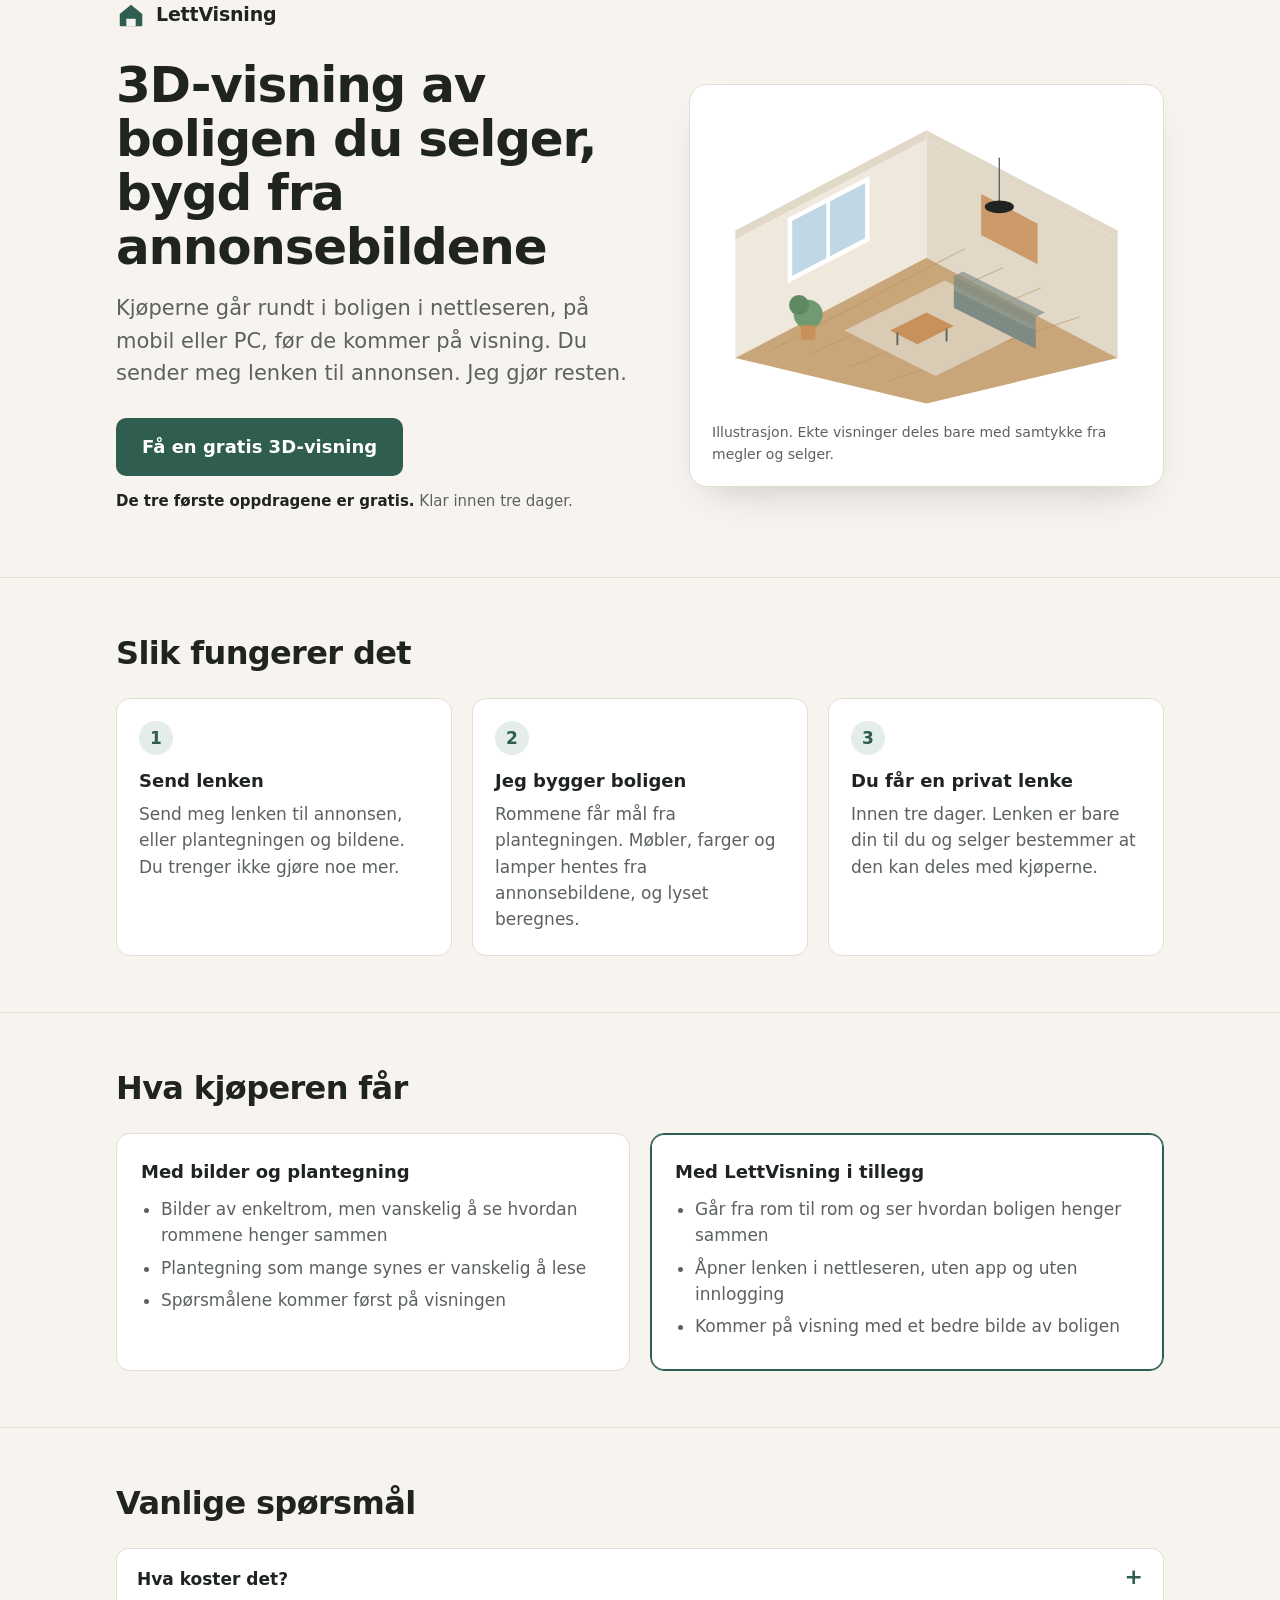
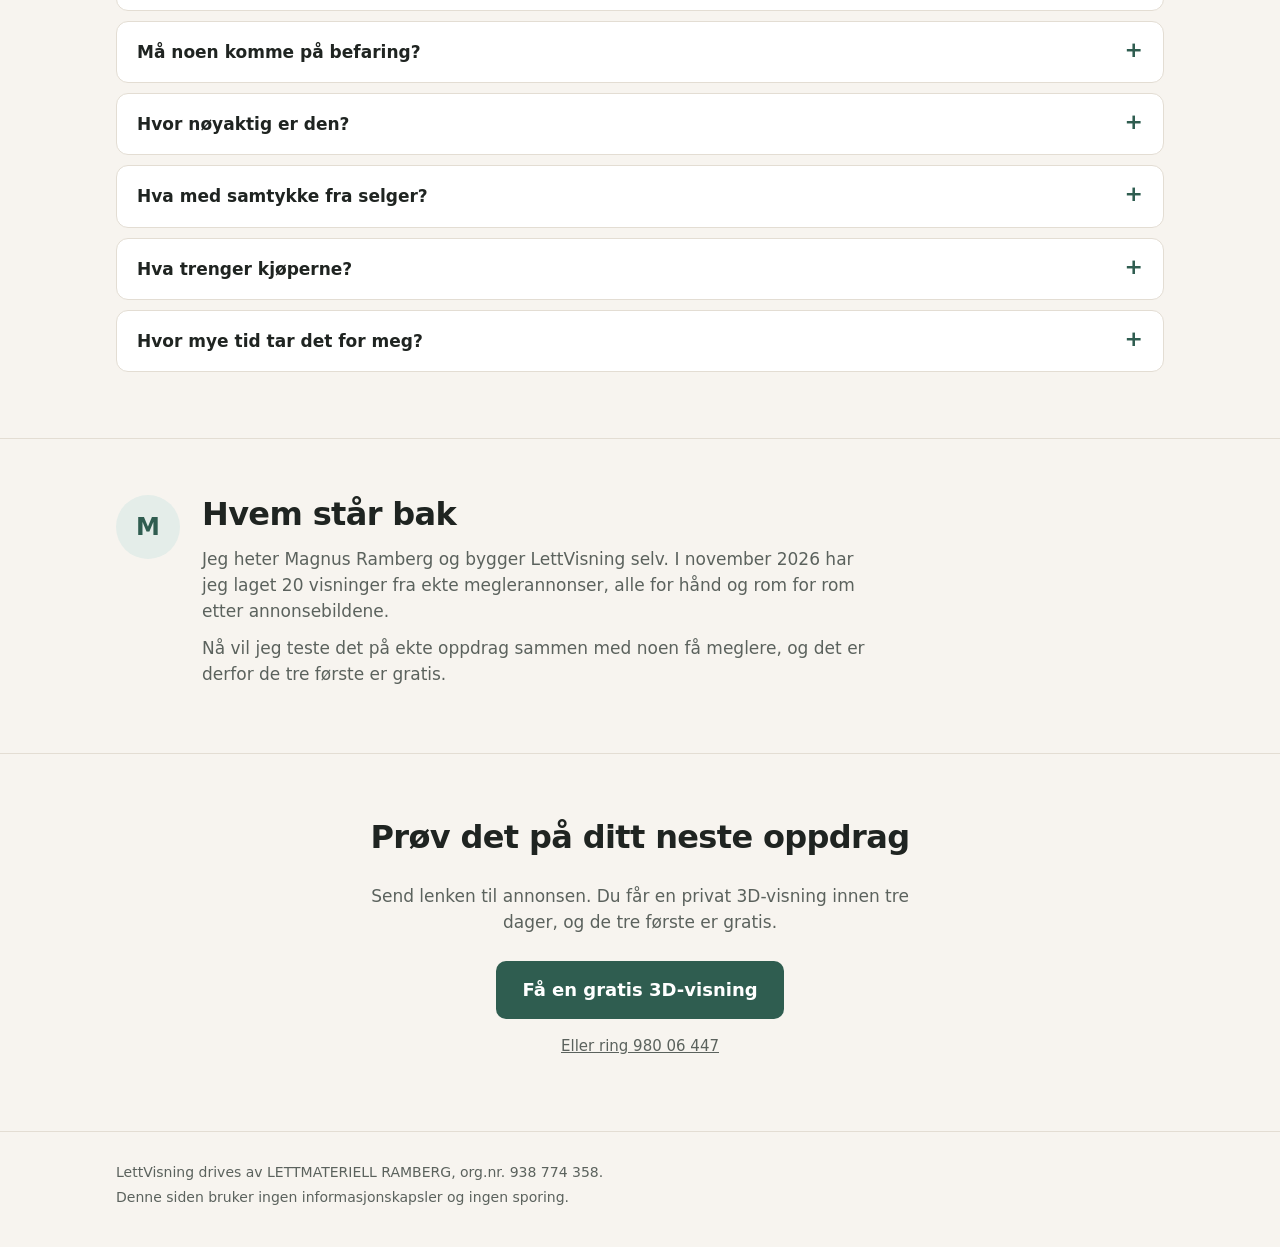
==== index.html @ 1039ca92 "Kontaktknappene bruker magnus@lettvisning.no Co-Authored-By: Claude Opus 5.5 <noreply@anthropic.com>" ====
<!doctype html>
<html lang="nb">
<head>
<meta charset="utf-8">
<meta name="viewport" content="width=device-width,initial-scale=1">
<title>LettVisning – 3D-visning av boligen fra annonsebildene</title>
<meta name="description" content="LettVisning lager en 3D-visning av boligen du selger, bygd fra plantegningen og annonsebildene. Kjøperne går rundt i boligen i nettleseren. De tre første oppdragene er gratis.">
<link rel="icon" href="favicon.svg" type="image/svg+xml">
<meta property="og:title" content="LettVisning – 3D-visning av boligen fra annonsebildene">
<meta property="og:description" content="Send lenken til annonsen. Du får en 3D-visning av boligen innen tre dager. De tre første oppdragene er gratis.">
<meta property="og:locale" content="nb_NO">
<style>
:root{
 --bg:#f7f4ef;--flate:#ffffff;--tekst:#1f2421;--dempet:#5b625d;--linje:#e3ddd3;
 --aksent:#2f5d50;--aksent-tekst:#ffffff;--aksent-lys:#e4ede9;--varm:#c8905a;
 --vegg:#efe8dc;--vegg2:#e2d8c8;--gulv:#c9a67a;--gulv2:#b8925f;--sofa:#7d8b84;--teppe:#d9cbb4;
}
@media (prefers-color-scheme:dark){:root:not([data-theme="light"]){
 --bg:#161a18;--flate:#1f2522;--tekst:#ecefec;--dempet:#a8b0ab;--linje:#2f3733;
 --aksent:#7fb8a6;--aksent-tekst:#10201b;--aksent-lys:#22332d;--varm:#d9a673;
 --vegg:#3a3f3b;--vegg2:#30352f;--gulv:#8a6c49;--gulv2:#76593a;--sofa:#5f6d66;--teppe:#4f4a40;
}}
:root[data-theme="dark"]{
 --bg:#161a18;--flate:#1f2522;--tekst:#ecefec;--dempet:#a8b0ab;--linje:#2f3733;
 --aksent:#7fb8a6;--aksent-tekst:#10201b;--aksent-lys:#22332d;--varm:#d9a673;
 --vegg:#3a3f3b;--vegg2:#30352f;--gulv:#8a6c49;--gulv2:#76593a;--sofa:#5f6d66;--teppe:#4f4a40;
}
*{box-sizing:border-box}
html{-webkit-text-size-adjust:100%}
body{margin:0;background:var(--bg);color:var(--tekst);font:17px/1.55 system-ui,-apple-system,"Segoe UI",Roboto,"Helvetica Neue",Arial,sans-serif}
a{color:var(--aksent)}
.wrap{max-width:1080px;margin:0 auto;padding:0 16px}
header{padding:20px 0}
.logo{display:flex;align-items:center;gap:10px;font-weight:700;font-size:19px;letter-spacing:-.01em;color:var(--tekst);text-decoration:none}
.logo svg{width:30px;height:30px}
.hero{display:grid;grid-template-columns:1.05fr .95fr;gap:48px;align-items:center;padding-top:28px;padding-bottom:64px}
h1{font-size:clamp(32px,5vw,50px);line-height:1.08;letter-spacing:-.025em;margin:0 0 18px}
.ingress{font-size:clamp(18px,2.1vw,21px);color:var(--dempet);margin:0 0 28px;max-width:34em}
.knapp{display:inline-block;background:var(--aksent);color:var(--aksent-tekst);text-decoration:none;font-weight:650;font-size:18px;padding:15px 26px;border-radius:10px;transition:transform .15s,filter .15s}
.knapp:hover{filter:brightness(1.08);transform:translateY(-1px)}
.knapp:focus-visible{outline:3px solid var(--varm);outline-offset:3px}
.under-knapp{margin:14px 0 0;color:var(--dempet);font-size:15px}
.under-knapp b{color:var(--tekst)}
.bilde{background:var(--flate);border:1px solid var(--linje);border-radius:18px;padding:18px;box-shadow:0 18px 40px -22px rgba(0,0,0,.25)}
.bilde svg{display:block;width:100%;height:auto}
.bilde p{margin:10px 4px 2px;font-size:14px;color:var(--dempet)}
section{padding:56px 0;border-top:1px solid var(--linje)}
h2{font-size:clamp(25px,3.2vw,32px);letter-spacing:-.02em;margin:0 0 26px;line-height:1.2}
.steg{display:grid;grid-template-columns:repeat(3,1fr);gap:20px;margin:0;padding:0;list-style:none;counter-reset:s}
.steg li{background:var(--flate);border:1px solid var(--linje);border-radius:14px;padding:22px;counter-increment:s}
.steg li::before{content:counter(s);display:inline-grid;place-items:center;width:34px;height:34px;border-radius:50%;background:var(--aksent-lys);color:var(--aksent);font-weight:700;margin-bottom:12px}
.steg h3{margin:0 0 6px;font-size:18px}
.steg p{margin:0;color:var(--dempet)}
.to{display:grid;grid-template-columns:1fr 1fr;gap:20px}
.kort{background:var(--flate);border:1px solid var(--linje);border-radius:14px;padding:24px}
.kort h3{margin:0 0 10px;font-size:18px}
.kort ul{margin:0;padding-left:20px;color:var(--dempet)}
.kort li{margin:6px 0}
.ny{border-color:var(--aksent);box-shadow:inset 0 0 0 1px var(--aksent)}
details{background:var(--flate);border:1px solid var(--linje);border-radius:12px;padding:0 20px;margin:0 0 10px}
summary{cursor:pointer;font-weight:650;padding:17px 0;list-style:none;display:flex;justify-content:space-between;gap:16px}
summary::-webkit-details-marker{display:none}
summary::after{content:"+";color:var(--aksent);font-size:22px;line-height:1}
details[open] summary::after{content:"–"}
details p{margin:0 0 18px;color:var(--dempet)}
.meg{display:grid;grid-template-columns:auto 1fr;gap:22px;align-items:start}
.initial{width:64px;height:64px;border-radius:50%;background:var(--aksent-lys);color:var(--aksent);display:grid;place-items:center;font-weight:700;font-size:24px}
.meg p{margin:0 0 10px;color:var(--dempet);max-width:40em}
.slutt{text-align:center;padding:64px 0 72px}
.slutt p{color:var(--dempet);margin:0 auto 26px;max-width:32em}
.tlf{display:block;margin-top:16px;color:var(--dempet);font-size:15px}
footer{border-top:1px solid var(--linje);padding:26px 0 34px;color:var(--dempet);font-size:14px}
footer p{margin:4px 0}
@media (max-width:820px){
 .hero{grid-template-columns:1fr;gap:32px;padding-top:8px;padding-bottom:48px}
 .steg,.to{grid-template-columns:1fr}
 section{padding:44px 0}
}
@media (prefers-reduced-motion:reduce){.knapp{transition:none}}
</style>
</head>
<body>
<header class="wrap">
 <a class="logo" href="./" aria-label="LettVisning, til forsiden">
  <svg viewBox="0 0 32 32" aria-hidden="true"><path d="M4 15 16 5l12 10v12a1 1 0 0 1-1 1H5a1 1 0 0 1-1-1z" fill="var(--aksent)"/><path d="M11 28v-8h10v8" fill="var(--bg)"/></svg>
  LettVisning
 </a>
</header>

<main>
<div class="wrap hero">
 <div>
  <h1>3D-visning av boligen du selger, bygd fra annonsebildene</h1>
  <p class="ingress">Kjøperne går rundt i boligen i nettleseren, på mobil eller PC, før de kommer på visning. Du sender meg lenken til annonsen. Jeg gjør resten.</p>
  <a class="knapp" href="mailto:magnus@lettvisning.no?subject=Gratis%203D-visning&amp;body=Hei%20Magnus%2C%0A%0AHer%20er%20lenken%20til%20oppdraget%3A%20">Få en gratis 3D-visning</a>
  <p class="under-knapp"><b>De tre første oppdragene er gratis.</b> Klar innen tre dager.</p>
 </div>
 <figure class="bilde" style="margin:0">
  <svg viewBox="0 0 480 340" role="img" aria-label="Tegning av en stue i 3D sett ovenfra fra siden">
   <polygon points="240,30 450,140 450,150 240,40" fill="var(--vegg2)"/>
   <polygon points="30,140 240,30 240,40 30,150" fill="var(--vegg2)"/>
   <polygon points="30,150 240,40 240,170 30,280" fill="var(--vegg)"/>
   <polygon points="240,40 450,150 450,280 240,170" fill="var(--vegg2)"/>
   <polygon points="30,280 240,170 450,280 240,330" fill="var(--gulv)"/>
   <g stroke="var(--gulv2)" stroke-width="1.2" opacity=".55">
    <line x1="72" y1="270" x2="282" y2="160"/><line x1="114" y1="275" x2="324" y2="181"/><line x1="156" y1="290" x2="366" y2="203"/><line x1="198" y1="305" x2="408" y2="235"/>
   </g>
   <polygon points="90,128 175,84 175,150 90,194" fill="#bcd6e6" opacity=".9"/>
   <polygon points="90,128 175,84 175,150 90,194" fill="none" stroke="var(--flate)" stroke-width="5"/>
   <line x1="132" y1="106" x2="132" y2="172" stroke="var(--flate)" stroke-width="4"/>
   <polygon points="300,100 362,132.5 362,177 300,145" fill="var(--varm)" opacity=".85"/>
   <polygon points="150,250 260,195 360,245 250,300" fill="var(--teppe)"/>
   <polygon points="270,205 360,250 360,270 270,225" fill="var(--sofa)"/>
   <polygon points="270,190 360,235 360,250 270,205" fill="var(--sofa)" opacity=".8"/>
   <polygon points="270,190 280,185 370,230 360,235" fill="var(--sofa)" opacity=".65"/>
   <polygon points="200,250 240,230 270,245 230,265" fill="var(--varm)"/>
   <line x1="208" y1="252" x2="208" y2="266" stroke="var(--dempet)" stroke-width="2"/><line x1="262" y1="248" x2="262" y2="262" stroke="var(--dempet)" stroke-width="2"/>
   <circle cx="110" cy="232" r="16" fill="#6f9a72"/><circle cx="100" cy="222" r="11" fill="#5e8962"/><rect x="102" y="244" width="16" height="16" rx="2" fill="var(--varm)"/>
   <line x1="320" y1="60" x2="320" y2="110" stroke="var(--dempet)" stroke-width="1.5"/>
   <ellipse cx="320" cy="114" rx="16" ry="7" fill="var(--tekst)"/>
  </svg>
  <figcaption><p>Illustrasjon. Ekte visninger deles bare med samtykke fra megler og selger.</p></figcaption>
 </figure>
</div>

<section>
 <div class="wrap">
  <h2>Slik fungerer det</h2>
  <ol class="steg">
   <li><h3>Send lenken</h3><p>Send meg lenken til annonsen, eller plantegningen og bildene. Du trenger ikke gjøre noe mer.</p></li>
   <li><h3>Jeg bygger boligen</h3><p>Rommene får mål fra plantegningen. Møbler, farger og lamper hentes fra annonsebildene, og lyset beregnes.</p></li>
   <li><h3>Du får en privat lenke</h3><p>Innen tre dager. Lenken er bare din til du og selger bestemmer at den kan deles med kjøperne.</p></li>
  </ol>
 </div>
</section>

<section>
 <div class="wrap">
  <h2>Hva kjøperen får</h2>
  <div class="to">
   <div class="kort">
    <h3>Med bilder og plantegning</h3>
    <ul>
     <li>Bilder av enkeltrom, men vanskelig å se hvordan rommene henger sammen</li>
     <li>Plantegning som mange synes er vanskelig å lese</li>
     <li>Spørsmålene kommer først på visningen</li>
    </ul>
   </div>
   <div class="kort ny">
    <h3>Med LettVisning i tillegg</h3>
    <ul>
     <li>Går fra rom til rom og ser hvordan boligen henger sammen</li>
     <li>Åpner lenken i nettleseren, uten app og uten innlogging</li>
     <li>Kommer på visning med et bedre bilde av boligen</li>
    </ul>
   </div>
  </div>
 </div>
</section>

<section>
 <div class="wrap">
  <h2>Vanlige spørsmål</h2>
  <details><summary>Hva koster det?</summary><p>De tre første oppdragene er gratis, uten noen binding. Etterpå avtaler vi en fast pris per bolig, hvis du vil fortsette.</p></details>
  <details><summary>Må noen komme på befaring?</summary><p>Nei. Jeg bruker bare plantegningen og bildene som allerede er i annonsen.</p></details>
  <details><summary>Hvor nøyaktig er den?</summary><p>Rommene følger målene på plantegningen. Møblene er bare de som synes på bildene. Det er en visning for å forstå boligen, ikke en oppmåling.</p></details>
  <details><summary>Hva med samtykke fra selger?</summary><p>Visningen er privat og vises bare til deg. Den deles med kjøperne først når du og selger har sagt ja. Si fra, så tar jeg den ned når som helst.</p></details>
  <details><summary>Hva trenger kjøperne?</summary><p>Bare lenken. Den virker i nettleseren på mobil, nettbrett og PC.</p></details>
  <details><summary>Hvor mye tid tar det for meg?</summary><p>Det tar et par minutter å sende lenken. Resten gjør jeg.</p></details>
 </div>
</section>

<section>
 <div class="wrap meg">
  <div class="initial" aria-hidden="true">M</div>
  <div>
   <h2 style="margin-bottom:12px">Hvem står bak</h2>
   <p>Jeg heter Magnus Ramberg og bygger LettVisning selv. I november 2026 har jeg laget 20 visninger fra ekte meglerannonser, alle for hånd og rom for rom etter annonsebildene.</p>
   <p>Nå vil jeg teste det på ekte oppdrag sammen med noen få meglere, og det er derfor de tre første er gratis.</p>
  </div>
 </div>
</section>

<section class="slutt">
 <div class="wrap">
  <h2>Prøv det på ditt neste oppdrag</h2>
  <p>Send lenken til annonsen. Du får en privat 3D-visning innen tre dager, og de tre første er gratis.</p>
  <a class="knapp" href="mailto:magnus@lettvisning.no?subject=Gratis%203D-visning&amp;body=Hei%20Magnus%2C%0A%0AHer%20er%20lenken%20til%20oppdraget%3A%20">Få en gratis 3D-visning</a>
  <a class="tlf" href="tel:+4798006447">Eller ring 980 06 447</a>
 </div>
</section>
</main>

<footer>
 <div class="wrap">
  <p>LettVisning drives av LETTMATERIELL RAMBERG, org.nr. 938 774 358.</p>
  <p>Denne siden bruker ingen informasjonskapsler og ingen sporing.</p>
 </div>
</footer>
</body>
</html>
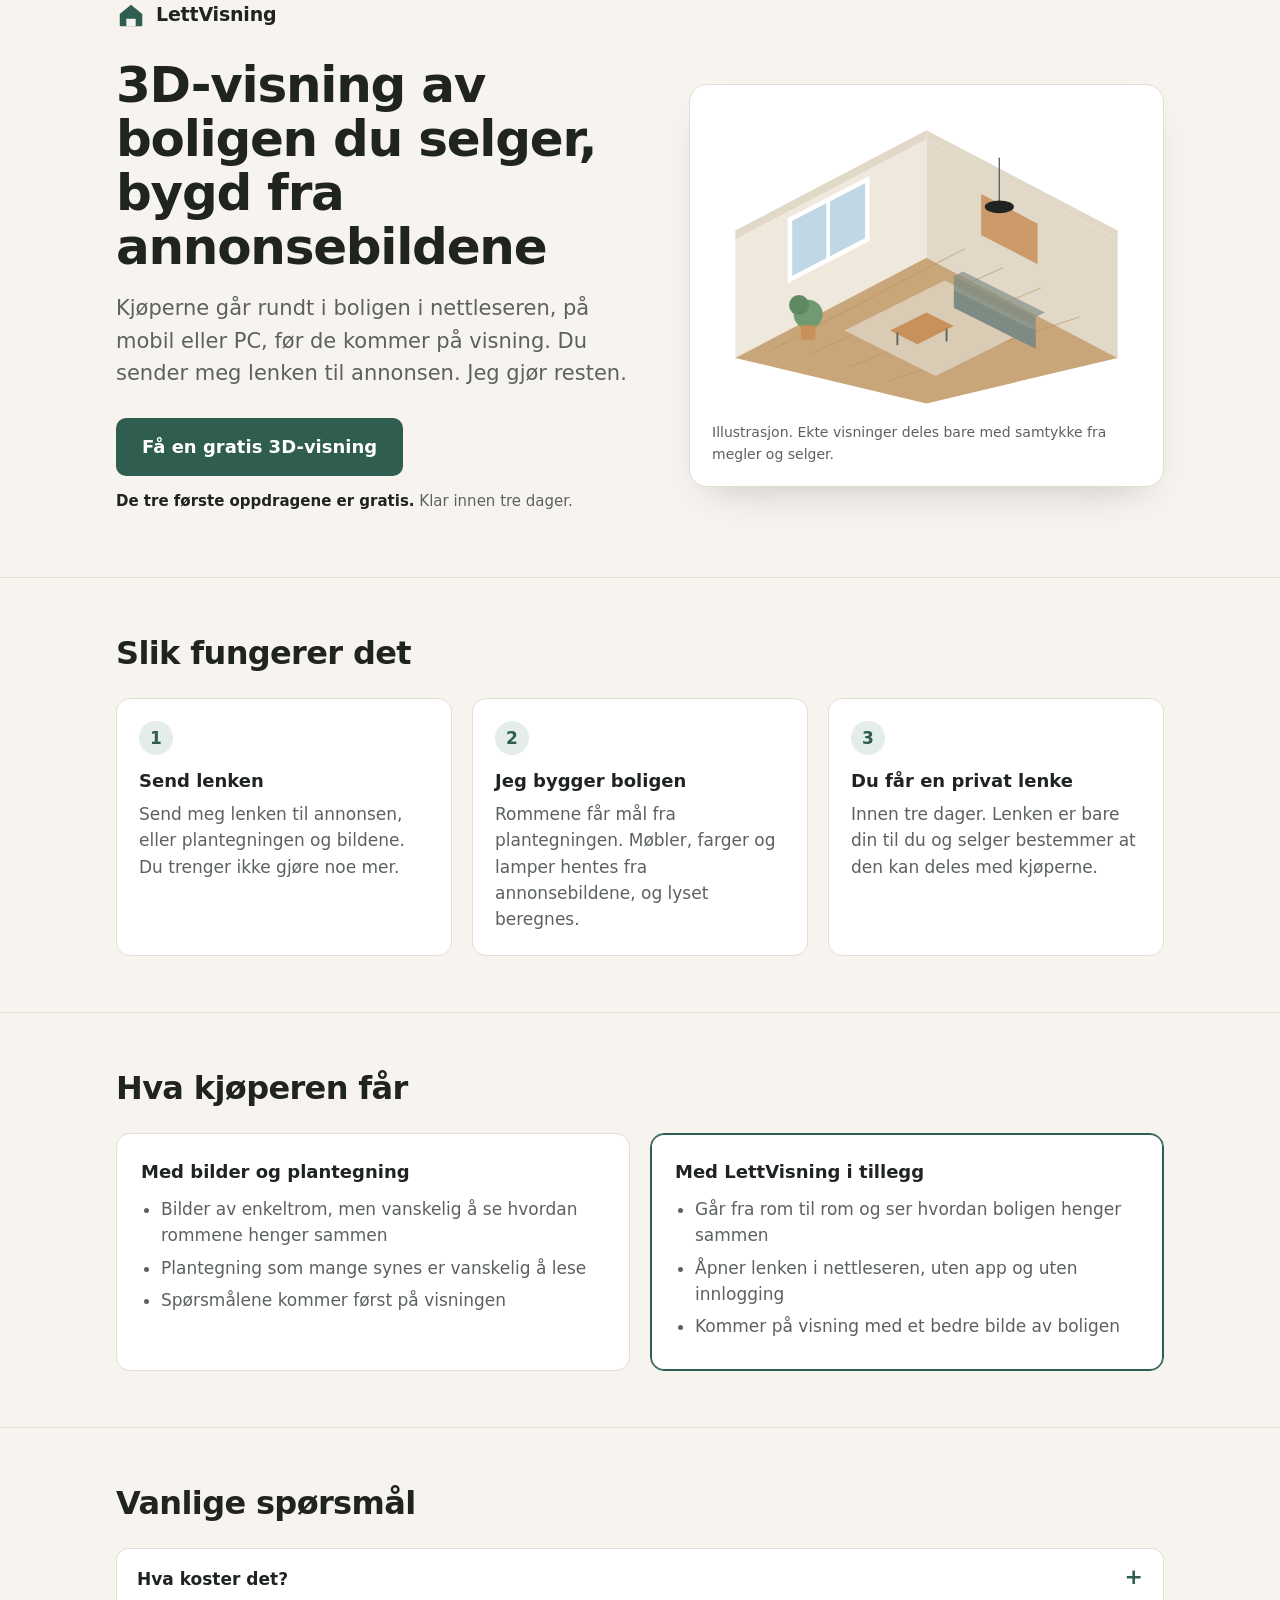
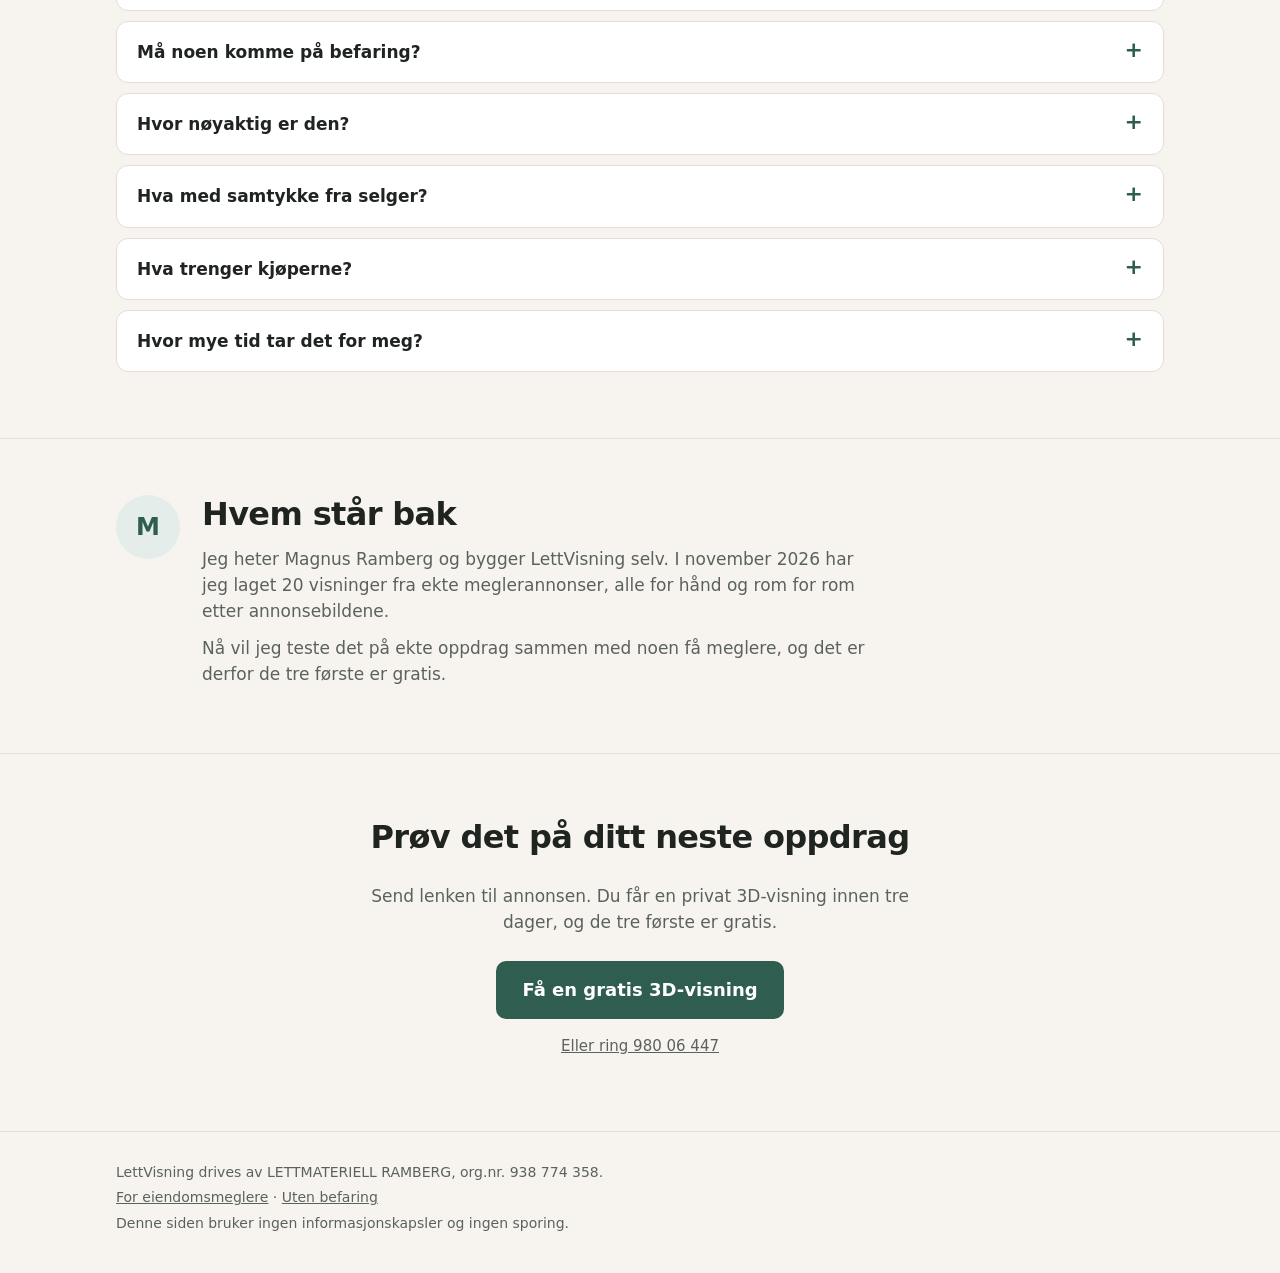
==== commit 466c4540: "Nye sider for meglere og uten befaring, pris-FAQ, tittel, sitemap Co-Authored-By: Claude Opus 5.5 <n" ====
--- a/index.html
+++ b/index.html
@@ -3,81 +3,14 @@
 <head>
 <meta charset="utf-8">
 <meta name="viewport" content="width=device-width,initial-scale=1">
-<title>LettVisning – 3D-visning av boligen fra annonsebildene</title>
-<meta name="description" content="LettVisning lager en 3D-visning av boligen du selger, bygd fra plantegningen og annonsebildene. Kjøperne går rundt i boligen i nettleseren. De tre første oppdragene er gratis.">
+<title>3D-visning for eiendomsmeglere i hele Norge | LettVisning</title>
+<link rel="canonical" href="https://lettvisning.no/">
+<meta name="description" content="3D-visning for eiendomsmeglere i hele Norge, laget fra annonsebildene uten befaring. Klar innen tre dager. De tre første er gratis.">
 <link rel="icon" href="favicon.svg" type="image/svg+xml">
-<meta property="og:title" content="LettVisning – 3D-visning av boligen fra annonsebildene">
+<meta property="og:title" content="3D-visning for eiendomsmeglere i hele Norge | LettVisning">
 <meta property="og:description" content="Send lenken til annonsen. Du får en 3D-visning av boligen innen tre dager. De tre første oppdragene er gratis.">
 <meta property="og:locale" content="nb_NO">
-<style>
-:root{
- --bg:#f7f4ef;--flate:#ffffff;--tekst:#1f2421;--dempet:#5b625d;--linje:#e3ddd3;
- --aksent:#2f5d50;--aksent-tekst:#ffffff;--aksent-lys:#e4ede9;--varm:#c8905a;
- --vegg:#efe8dc;--vegg2:#e2d8c8;--gulv:#c9a67a;--gulv2:#b8925f;--sofa:#7d8b84;--teppe:#d9cbb4;
-}
-@media (prefers-color-scheme:dark){:root:not([data-theme="light"]){
- --bg:#161a18;--flate:#1f2522;--tekst:#ecefec;--dempet:#a8b0ab;--linje:#2f3733;
- --aksent:#7fb8a6;--aksent-tekst:#10201b;--aksent-lys:#22332d;--varm:#d9a673;
- --vegg:#3a3f3b;--vegg2:#30352f;--gulv:#8a6c49;--gulv2:#76593a;--sofa:#5f6d66;--teppe:#4f4a40;
-}}
-:root[data-theme="dark"]{
- --bg:#161a18;--flate:#1f2522;--tekst:#ecefec;--dempet:#a8b0ab;--linje:#2f3733;
- --aksent:#7fb8a6;--aksent-tekst:#10201b;--aksent-lys:#22332d;--varm:#d9a673;
- --vegg:#3a3f3b;--vegg2:#30352f;--gulv:#8a6c49;--gulv2:#76593a;--sofa:#5f6d66;--teppe:#4f4a40;
-}
-*{box-sizing:border-box}
-html{-webkit-text-size-adjust:100%}
-body{margin:0;background:var(--bg);color:var(--tekst);font:17px/1.55 system-ui,-apple-system,"Segoe UI",Roboto,"Helvetica Neue",Arial,sans-serif}
-a{color:var(--aksent)}
-.wrap{max-width:1080px;margin:0 auto;padding:0 16px}
-header{padding:20px 0}
-.logo{display:flex;align-items:center;gap:10px;font-weight:700;font-size:19px;letter-spacing:-.01em;color:var(--tekst);text-decoration:none}
-.logo svg{width:30px;height:30px}
-.hero{display:grid;grid-template-columns:1.05fr .95fr;gap:48px;align-items:center;padding-top:28px;padding-bottom:64px}
-h1{font-size:clamp(32px,5vw,50px);line-height:1.08;letter-spacing:-.025em;margin:0 0 18px}
-.ingress{font-size:clamp(18px,2.1vw,21px);color:var(--dempet);margin:0 0 28px;max-width:34em}
-.knapp{display:inline-block;background:var(--aksent);color:var(--aksent-tekst);text-decoration:none;font-weight:650;font-size:18px;padding:15px 26px;border-radius:10px;transition:transform .15s,filter .15s}
-.knapp:hover{filter:brightness(1.08);transform:translateY(-1px)}
-.knapp:focus-visible{outline:3px solid var(--varm);outline-offset:3px}
-.under-knapp{margin:14px 0 0;color:var(--dempet);font-size:15px}
-.under-knapp b{color:var(--tekst)}
-.bilde{background:var(--flate);border:1px solid var(--linje);border-radius:18px;padding:18px;box-shadow:0 18px 40px -22px rgba(0,0,0,.25)}
-.bilde svg{display:block;width:100%;height:auto}
-.bilde p{margin:10px 4px 2px;font-size:14px;color:var(--dempet)}
-section{padding:56px 0;border-top:1px solid var(--linje)}
-h2{font-size:clamp(25px,3.2vw,32px);letter-spacing:-.02em;margin:0 0 26px;line-height:1.2}
-.steg{display:grid;grid-template-columns:repeat(3,1fr);gap:20px;margin:0;padding:0;list-style:none;counter-reset:s}
-.steg li{background:var(--flate);border:1px solid var(--linje);border-radius:14px;padding:22px;counter-increment:s}
-.steg li::before{content:counter(s);display:inline-grid;place-items:center;width:34px;height:34px;border-radius:50%;background:var(--aksent-lys);color:var(--aksent);font-weight:700;margin-bottom:12px}
-.steg h3{margin:0 0 6px;font-size:18px}
-.steg p{margin:0;color:var(--dempet)}
-.to{display:grid;grid-template-columns:1fr 1fr;gap:20px}
-.kort{background:var(--flate);border:1px solid var(--linje);border-radius:14px;padding:24px}
-.kort h3{margin:0 0 10px;font-size:18px}
-.kort ul{margin:0;padding-left:20px;color:var(--dempet)}
-.kort li{margin:6px 0}
-.ny{border-color:var(--aksent);box-shadow:inset 0 0 0 1px var(--aksent)}
-details{background:var(--flate);border:1px solid var(--linje);border-radius:12px;padding:0 20px;margin:0 0 10px}
-summary{cursor:pointer;font-weight:650;padding:17px 0;list-style:none;display:flex;justify-content:space-between;gap:16px}
-summary::-webkit-details-marker{display:none}
-summary::after{content:"+";color:var(--aksent);font-size:22px;line-height:1}
-details[open] summary::after{content:"–"}
-details p{margin:0 0 18px;color:var(--dempet)}
-.meg{display:grid;grid-template-columns:auto 1fr;gap:22px;align-items:start}
-.initial{width:64px;height:64px;border-radius:50%;background:var(--aksent-lys);color:var(--aksent);display:grid;place-items:center;font-weight:700;font-size:24px}
-.meg p{margin:0 0 10px;color:var(--dempet);max-width:40em}
-.slutt{text-align:center;padding:64px 0 72px}
-.slutt p{color:var(--dempet);margin:0 auto 26px;max-width:32em}
-.tlf{display:block;margin-top:16px;color:var(--dempet);font-size:15px}
-footer{border-top:1px solid var(--linje);padding:26px 0 34px;color:var(--dempet);font-size:14px}
-footer p{margin:4px 0}
-@media (max-width:820px){
- .hero{grid-template-columns:1fr;gap:32px;padding-top:8px;padding-bottom:48px}
- .steg,.to{grid-template-columns:1fr}
- section{padding:44px 0}
-}
-@media (prefers-reduced-motion:reduce){.knapp{transition:none}}
-</style>
+<link rel="stylesheet" href="stil.css">
 </head>
 <body>
 <header class="wrap">
@@ -161,8 +94,8 @@
 <section>
  <div class="wrap">
   <h2>Vanlige spørsmål</h2>
-  <details><summary>Hva koster det?</summary><p>De tre første oppdragene er gratis, uten noen binding. Etterpå avtaler vi en fast pris per bolig, hvis du vil fortsette.</p></details>
-  <details><summary>Må noen komme på befaring?</summary><p>Nei. Jeg bruker bare plantegningen og bildene som allerede er i annonsen.</p></details>
+  <details><summary>Hva koster det?</summary><p>De tre første oppdragene er gratis, uten noen binding. Prisen etter det er ikke satt ennå. Den setter jeg sammen med de første meglerne, og du får vite den før du bestiller noe mer.</p></details>
+  <details><summary>Må noen komme på befaring?</summary><p>Nei. Jeg bruker bare plantegningen og bildene som allerede er i annonsen. <a href="uten-befaring/">Les hvordan det lages uten befaring</a>.</p></details>
   <details><summary>Hvor nøyaktig er den?</summary><p>Rommene følger målene på plantegningen. Møblene er bare de som synes på bildene. Det er en visning for å forstå boligen, ikke en oppmåling.</p></details>
   <details><summary>Hva med samtykke fra selger?</summary><p>Visningen er privat og vises bare til deg. Den deles med kjøperne først når du og selger har sagt ja. Si fra, så tar jeg den ned når som helst.</p></details>
   <details><summary>Hva trenger kjøperne?</summary><p>Bare lenken. Den virker i nettleseren på mobil, nettbrett og PC.</p></details>
@@ -194,6 +127,7 @@
 <footer>
  <div class="wrap">
   <p>LettVisning drives av LETTMATERIELL RAMBERG, org.nr. 938 774 358.</p>
+  <p><a href="eiendomsmegler/">For eiendomsmeglere</a> · <a href="uten-befaring/">Uten befaring</a></p>
   <p>Denne siden bruker ingen informasjonskapsler og ingen sporing.</p>
  </div>
 </footer>
--- a/stil.css
+++ b/stil.css
@@ -0,0 +1,75 @@
+:root{
+ --bg:#f7f4ef;--flate:#ffffff;--tekst:#1f2421;--dempet:#5b625d;--linje:#e3ddd3;
+ --aksent:#2f5d50;--aksent-tekst:#ffffff;--aksent-lys:#e4ede9;--varm:#c8905a;
+ --vegg:#efe8dc;--vegg2:#e2d8c8;--gulv:#c9a67a;--gulv2:#b8925f;--sofa:#7d8b84;--teppe:#d9cbb4;
+}
+@media (prefers-color-scheme:dark){:root:not([data-theme="light"]){
+ --bg:#161a18;--flate:#1f2522;--tekst:#ecefec;--dempet:#a8b0ab;--linje:#2f3733;
+ --aksent:#7fb8a6;--aksent-tekst:#10201b;--aksent-lys:#22332d;--varm:#d9a673;
+ --vegg:#3a3f3b;--vegg2:#30352f;--gulv:#8a6c49;--gulv2:#76593a;--sofa:#5f6d66;--teppe:#4f4a40;
+}}
+:root[data-theme="dark"]{
+ --bg:#161a18;--flate:#1f2522;--tekst:#ecefec;--dempet:#a8b0ab;--linje:#2f3733;
+ --aksent:#7fb8a6;--aksent-tekst:#10201b;--aksent-lys:#22332d;--varm:#d9a673;
+ --vegg:#3a3f3b;--vegg2:#30352f;--gulv:#8a6c49;--gulv2:#76593a;--sofa:#5f6d66;--teppe:#4f4a40;
+}
+*{box-sizing:border-box}
+html{-webkit-text-size-adjust:100%}
+body{margin:0;background:var(--bg);color:var(--tekst);font:17px/1.55 system-ui,-apple-system,"Segoe UI",Roboto,"Helvetica Neue",Arial,sans-serif}
+a{color:var(--aksent)}
+.wrap{max-width:1080px;margin:0 auto;padding:0 16px}
+header{padding:20px 0}
+.logo{display:flex;align-items:center;gap:10px;font-weight:700;font-size:19px;letter-spacing:-.01em;color:var(--tekst);text-decoration:none}
+.logo svg{width:30px;height:30px}
+.hero{display:grid;grid-template-columns:1.05fr .95fr;gap:48px;align-items:center;padding-top:28px;padding-bottom:64px}
+h1{font-size:clamp(32px,5vw,50px);line-height:1.08;letter-spacing:-.025em;margin:0 0 18px}
+.ingress{font-size:clamp(18px,2.1vw,21px);color:var(--dempet);margin:0 0 28px;max-width:34em}
+.knapp{display:inline-block;background:var(--aksent);color:var(--aksent-tekst);text-decoration:none;font-weight:650;font-size:18px;padding:15px 26px;border-radius:10px;transition:transform .15s,filter .15s}
+.knapp:hover{filter:brightness(1.08);transform:translateY(-1px)}
+.knapp:focus-visible{outline:3px solid var(--varm);outline-offset:3px}
+.under-knapp{margin:14px 0 0;color:var(--dempet);font-size:15px}
+.under-knapp b{color:var(--tekst)}
+.bilde{background:var(--flate);border:1px solid var(--linje);border-radius:18px;padding:18px;box-shadow:0 18px 40px -22px rgba(0,0,0,.25)}
+.bilde svg{display:block;width:100%;height:auto}
+.bilde p{margin:10px 4px 2px;font-size:14px;color:var(--dempet)}
+section{padding:56px 0;border-top:1px solid var(--linje)}
+h2{font-size:clamp(25px,3.2vw,32px);letter-spacing:-.02em;margin:0 0 26px;line-height:1.2}
+.steg{display:grid;grid-template-columns:repeat(3,1fr);gap:20px;margin:0;padding:0;list-style:none;counter-reset:s}
+.steg li{background:var(--flate);border:1px solid var(--linje);border-radius:14px;padding:22px;counter-increment:s}
+.steg li::before{content:counter(s);display:inline-grid;place-items:center;width:34px;height:34px;border-radius:50%;background:var(--aksent-lys);color:var(--aksent);font-weight:700;margin-bottom:12px}
+.steg h3{margin:0 0 6px;font-size:18px}
+.steg p{margin:0;color:var(--dempet)}
+.to{display:grid;grid-template-columns:1fr 1fr;gap:20px}
+.kort{background:var(--flate);border:1px solid var(--linje);border-radius:14px;padding:24px}
+.kort h3{margin:0 0 10px;font-size:18px}
+.kort ul{margin:0;padding-left:20px;color:var(--dempet)}
+.kort li{margin:6px 0}
+.ny{border-color:var(--aksent);box-shadow:inset 0 0 0 1px var(--aksent)}
+details{background:var(--flate);border:1px solid var(--linje);border-radius:12px;padding:0 20px;margin:0 0 10px}
+summary{cursor:pointer;font-weight:650;padding:17px 0;list-style:none;display:flex;justify-content:space-between;gap:16px}
+summary::-webkit-details-marker{display:none}
+summary::after{content:"+";color:var(--aksent);font-size:22px;line-height:1}
+details[open] summary::after{content:"–"}
+details p{margin:0 0 18px;color:var(--dempet)}
+.meg{display:grid;grid-template-columns:auto 1fr;gap:22px;align-items:start}
+.initial{width:64px;height:64px;border-radius:50%;background:var(--aksent-lys);color:var(--aksent);display:grid;place-items:center;font-weight:700;font-size:24px}
+.meg p{margin:0 0 10px;color:var(--dempet);max-width:40em}
+.slutt{text-align:center;padding:64px 0 72px}
+.slutt p{color:var(--dempet);margin:0 auto 26px;max-width:32em}
+.tlf{display:block;margin-top:16px;color:var(--dempet);font-size:15px}
+footer{border-top:1px solid var(--linje);padding:26px 0 34px;color:var(--dempet);font-size:14px}
+footer p{margin:4px 0}
+@media (max-width:820px){
+ .hero{grid-template-columns:1fr;gap:32px;padding-top:8px;padding-bottom:48px}
+ .steg,.to{grid-template-columns:1fr}
+ section{padding:44px 0}
+}
+@media (prefers-reduced-motion:reduce){.knapp{transition:none}}
+.side{max-width:760px;padding-top:12px;padding-bottom:56px}
+.side h1{font-size:clamp(30px,4.5vw,44px)}
+.side h2{font-size:clamp(22px,2.8vw,27px);margin:36px 0 12px}
+.side p,.side li{color:var(--dempet)}
+.side ul,.side ol{padding-left:22px}
+.side li{margin:6px 0}
+.side .ingress{color:var(--tekst)}
+footer a{color:var(--dempet)}
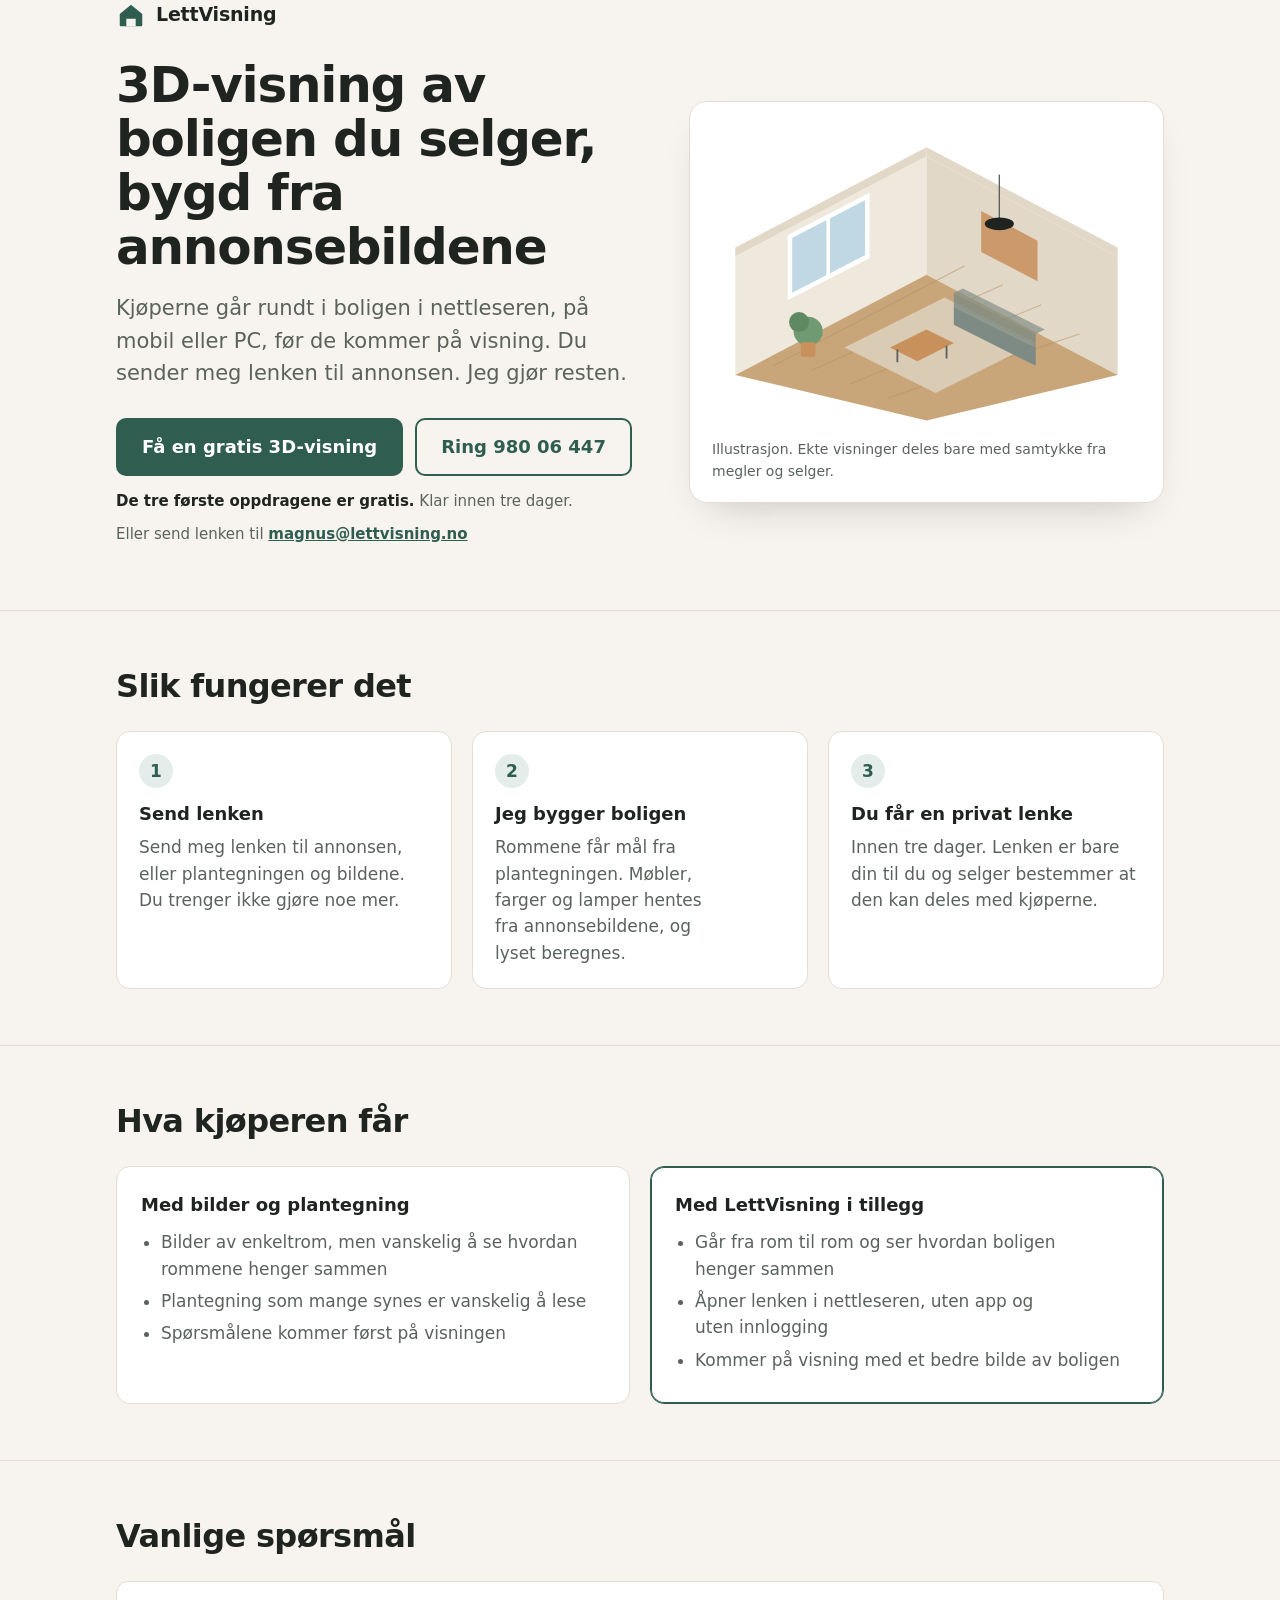
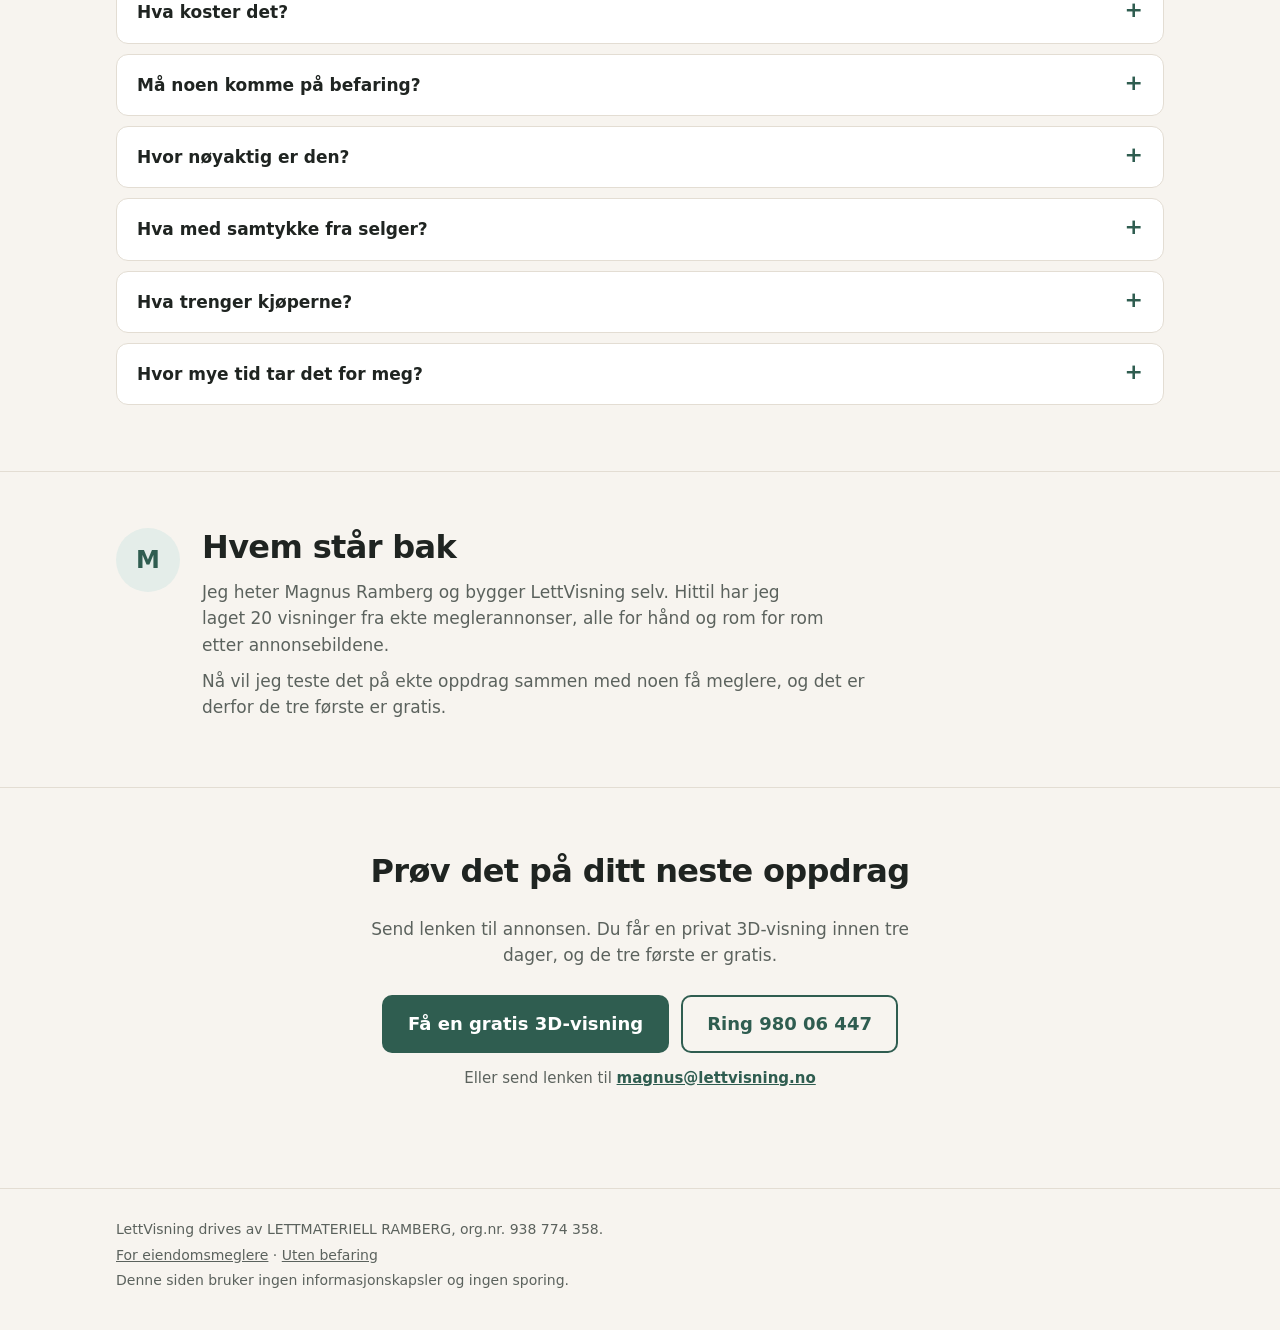
==== commit 0d66f2d9: "Ring-knapp og synlig e-post ved hver bestillingsknapp, samme knapp på undersidene Fra Impeccable-kri" ====
--- a/index.html
+++ b/index.html
@@ -25,10 +25,14 @@
  <div>
   <h1>3D-visning av boligen du selger, bygd fra annonsebildene</h1>
   <p class="ingress">Kjøperne går rundt i boligen i nettleseren, på mobil eller PC, før de kommer på visning. Du sender meg lenken til annonsen. Jeg gjør resten.</p>
-  <a class="knapp" href="mailto:magnus@lettvisning.no?subject=Gratis%203D-visning&amp;body=Hei%20Magnus%2C%0A%0AHer%20er%20lenken%20til%20oppdraget%3A%20">Få en gratis 3D-visning</a>
+  <div class="knapper">
+   <a class="knapp" href="mailto:magnus@lettvisning.no?subject=Gratis%203D-visning&amp;body=Hei%20Magnus%2C%0A%0AHer%20er%20lenken%20til%20oppdraget%3A%20">Få en gratis 3D-visning</a>
+   <a class="knapp sekundar" href="tel:+4798006447">Ring 980 06 447</a>
+  </div>
   <p class="under-knapp"><b>De tre første oppdragene er gratis.</b> Klar innen tre dager.</p>
+  <p class="epost">Eller send lenken til <a href="mailto:magnus@lettvisning.no?subject=Gratis%203D-visning">magnus@lettvisning.no</a></p>
  </div>
- <figure class="bilde" style="margin:0">
+ <figure class="bilde">
   <svg viewBox="0 0 480 340" role="img" aria-label="Tegning av en stue i 3D sett ovenfra fra siden">
    <polygon points="240,30 450,140 450,150 240,40" fill="var(--vegg2)"/>
    <polygon points="30,140 240,30 240,40 30,150" fill="var(--vegg2)"/>
@@ -107,8 +111,8 @@
  <div class="wrap meg">
   <div class="initial" aria-hidden="true">M</div>
   <div>
-   <h2 style="margin-bottom:12px">Hvem står bak</h2>
-   <p>Jeg heter Magnus Ramberg og bygger LettVisning selv. I november 2026 har jeg laget 20 visninger fra ekte meglerannonser, alle for hånd og rom for rom etter annonsebildene.</p>
+   <h2>Hvem står bak</h2>
+   <p>Jeg heter Magnus Ramberg og bygger LettVisning selv. Hittil har jeg laget 20 visninger fra ekte meglerannonser, alle for hånd og rom for rom etter annonsebildene.</p>
    <p>Nå vil jeg teste det på ekte oppdrag sammen med noen få meglere, og det er derfor de tre første er gratis.</p>
   </div>
  </div>
@@ -118,8 +122,11 @@
  <div class="wrap">
   <h2>Prøv det på ditt neste oppdrag</h2>
   <p>Send lenken til annonsen. Du får en privat 3D-visning innen tre dager, og de tre første er gratis.</p>
-  <a class="knapp" href="mailto:magnus@lettvisning.no?subject=Gratis%203D-visning&amp;body=Hei%20Magnus%2C%0A%0AHer%20er%20lenken%20til%20oppdraget%3A%20">Få en gratis 3D-visning</a>
-  <a class="tlf" href="tel:+4798006447">Eller ring 980 06 447</a>
+  <div class="knapper">
+   <a class="knapp" href="mailto:magnus@lettvisning.no?subject=Gratis%203D-visning&amp;body=Hei%20Magnus%2C%0A%0AHer%20er%20lenken%20til%20oppdraget%3A%20">Få en gratis 3D-visning</a>
+   <a class="knapp sekundar" href="tel:+4798006447">Ring 980 06 447</a>
+  </div>
+  <p class="epost">Eller send lenken til <a href="mailto:magnus@lettvisning.no?subject=Gratis%203D-visning">magnus@lettvisning.no</a></p>
  </div>
 </section>
 </main>
--- a/stil.css
+++ b/stil.css
@@ -26,10 +26,18 @@
 .ingress{font-size:clamp(18px,2.1vw,21px);color:var(--dempet);margin:0 0 28px;max-width:34em}
 .knapp{display:inline-block;background:var(--aksent);color:var(--aksent-tekst);text-decoration:none;font-weight:650;font-size:18px;padding:15px 26px;border-radius:10px;transition:transform .15s,filter .15s}
 .knapp:hover{filter:brightness(1.08);transform:translateY(-1px)}
-.knapp:focus-visible{outline:3px solid var(--varm);outline-offset:3px}
+a:focus-visible,summary:focus-visible{outline:3px solid var(--varm);outline-offset:3px;border-radius:4px}
+.knapp:focus-visible{border-radius:10px}
+.knapper{display:flex;flex-wrap:wrap;gap:12px}
+.knapp.sekundar{background:transparent;color:var(--aksent);box-shadow:inset 0 0 0 2px var(--aksent)}
+.slutt .knapper{justify-content:center}
+.epost{margin:10px 0 0;color:var(--dempet);font-size:15px}
+.epost a{font-weight:600;overflow-wrap:anywhere}
+p,li,figcaption{text-wrap:pretty}
+::selection{background:var(--aksent);color:var(--aksent-tekst)}
 .under-knapp{margin:14px 0 0;color:var(--dempet);font-size:15px}
 .under-knapp b{color:var(--tekst)}
-.bilde{background:var(--flate);border:1px solid var(--linje);border-radius:18px;padding:18px;box-shadow:0 18px 40px -22px rgba(0,0,0,.25)}
+.bilde{margin:0;background:var(--flate);border:1px solid var(--linje);border-radius:18px;padding:18px;box-shadow:0 18px 40px -22px rgba(0,0,0,.25)}
 .bilde svg{display:block;width:100%;height:auto}
 .bilde p{margin:10px 4px 2px;font-size:14px;color:var(--dempet)}
 section{padding:56px 0;border-top:1px solid var(--linje)}
@@ -53,10 +61,12 @@
 details p{margin:0 0 18px;color:var(--dempet)}
 .meg{display:grid;grid-template-columns:auto 1fr;gap:22px;align-items:start}
 .initial{width:64px;height:64px;border-radius:50%;background:var(--aksent-lys);color:var(--aksent);display:grid;place-items:center;font-weight:700;font-size:24px}
+.meg h2{margin-bottom:12px}
 .meg p{margin:0 0 10px;color:var(--dempet);max-width:40em}
 .slutt{text-align:center;padding:64px 0 72px}
 .slutt p{color:var(--dempet);margin:0 auto 26px;max-width:32em}
-.tlf{display:block;margin-top:16px;color:var(--dempet);font-size:15px}
+.slutt .epost{margin-top:14px}
+.side .knapper{margin:18px 0 0}
 footer{border-top:1px solid var(--linje);padding:26px 0 34px;color:var(--dempet);font-size:14px}
 footer p{margin:4px 0}
 @media (max-width:820px){
@@ -64,6 +74,7 @@
  .steg,.to{grid-template-columns:1fr}
  section{padding:44px 0}
 }
+@media (max-width:480px){.knapper .knapp{flex:1 1 100%;text-align:center}}
 @media (prefers-reduced-motion:reduce){.knapp{transition:none}}
 .side{max-width:760px;padding-top:12px;padding-bottom:56px}
 .side h1{font-size:clamp(30px,4.5vw,44px)}
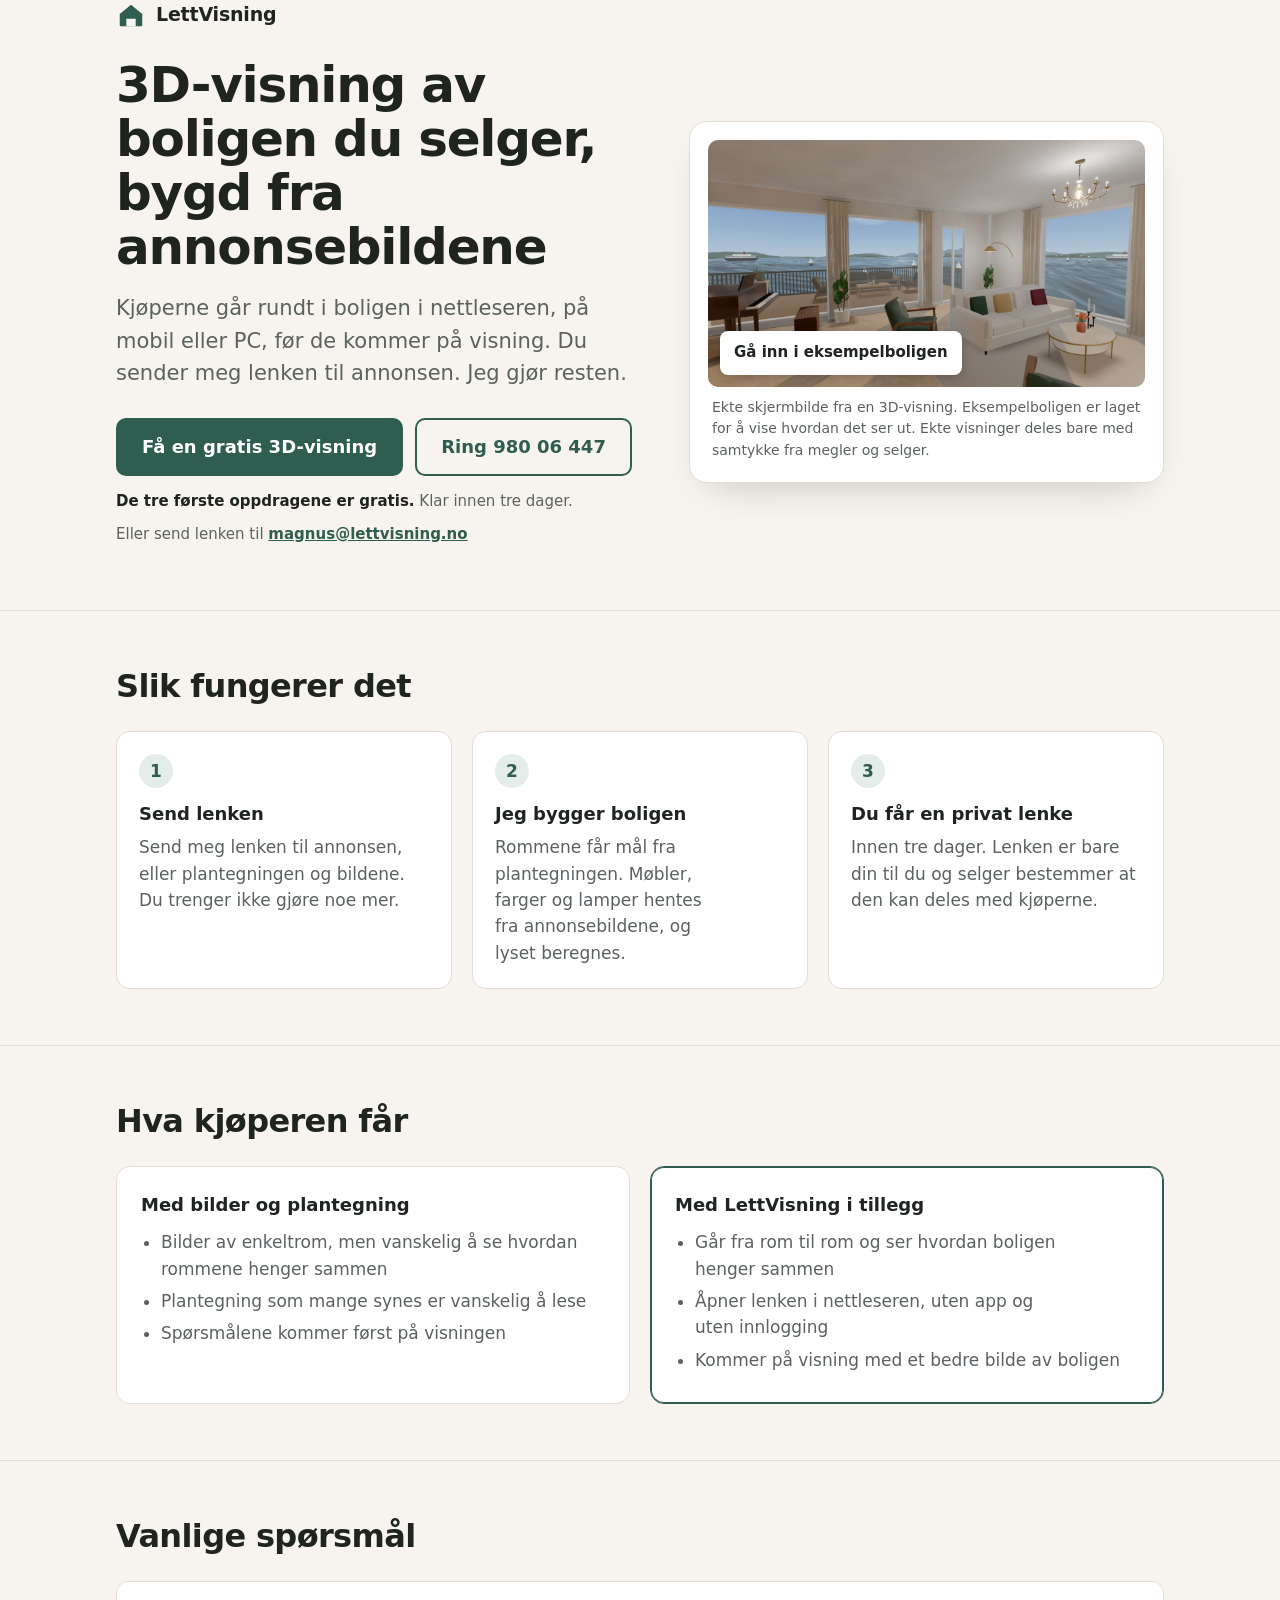
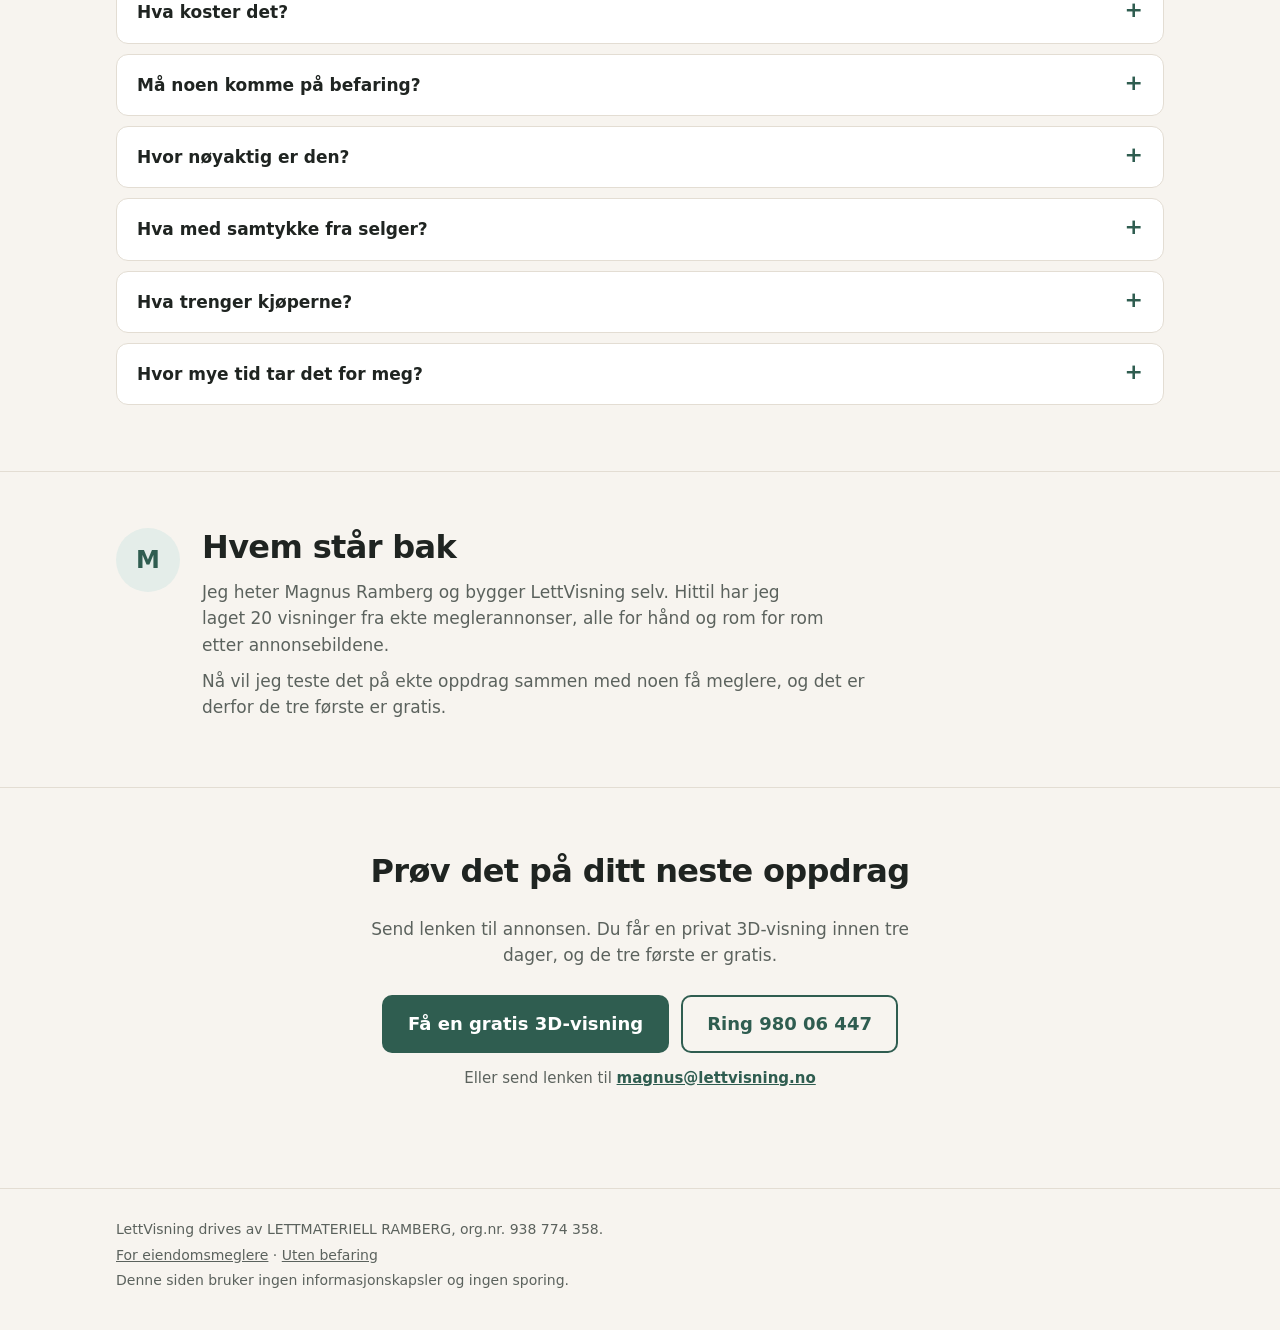
==== commit c39279da: "Forsiden: ekte skjermbilde av eksempelboligen, lenke til /eksempel/ Co-Authored-By: Claude Opus 5.5 " ====
--- a/index.html
+++ b/index.html
@@ -10,6 +10,7 @@
 <meta property="og:title" content="3D-visning for eiendomsmeglere i hele Norge | LettVisning">
 <meta property="og:description" content="Send lenken til annonsen. Du får en 3D-visning av boligen innen tre dager. De tre første oppdragene er gratis.">
 <meta property="og:locale" content="nb_NO">
+<meta property="og:image" content="https://lettvisning.no/eksempel-stue.jpg">
 <link rel="stylesheet" href="stil.css">
 </head>
 <body>
@@ -33,30 +34,11 @@
   <p class="epost">Eller send lenken til <a href="mailto:magnus@lettvisning.no?subject=Gratis%203D-visning">magnus@lettvisning.no</a></p>
  </div>
  <figure class="bilde">
-  <svg viewBox="0 0 480 340" role="img" aria-label="Tegning av en stue i 3D sett ovenfra fra siden">
-   <polygon points="240,30 450,140 450,150 240,40" fill="var(--vegg2)"/>
-   <polygon points="30,140 240,30 240,40 30,150" fill="var(--vegg2)"/>
-   <polygon points="30,150 240,40 240,170 30,280" fill="var(--vegg)"/>
-   <polygon points="240,40 450,150 450,280 240,170" fill="var(--vegg2)"/>
-   <polygon points="30,280 240,170 450,280 240,330" fill="var(--gulv)"/>
-   <g stroke="var(--gulv2)" stroke-width="1.2" opacity=".55">
-    <line x1="72" y1="270" x2="282" y2="160"/><line x1="114" y1="275" x2="324" y2="181"/><line x1="156" y1="290" x2="366" y2="203"/><line x1="198" y1="305" x2="408" y2="235"/>
-   </g>
-   <polygon points="90,128 175,84 175,150 90,194" fill="#bcd6e6" opacity=".9"/>
-   <polygon points="90,128 175,84 175,150 90,194" fill="none" stroke="var(--flate)" stroke-width="5"/>
-   <line x1="132" y1="106" x2="132" y2="172" stroke="var(--flate)" stroke-width="4"/>
-   <polygon points="300,100 362,132.5 362,177 300,145" fill="var(--varm)" opacity=".85"/>
-   <polygon points="150,250 260,195 360,245 250,300" fill="var(--teppe)"/>
-   <polygon points="270,205 360,250 360,270 270,225" fill="var(--sofa)"/>
-   <polygon points="270,190 360,235 360,250 270,205" fill="var(--sofa)" opacity=".8"/>
-   <polygon points="270,190 280,185 370,230 360,235" fill="var(--sofa)" opacity=".65"/>
-   <polygon points="200,250 240,230 270,245 230,265" fill="var(--varm)"/>
-   <line x1="208" y1="252" x2="208" y2="266" stroke="var(--dempet)" stroke-width="2"/><line x1="262" y1="248" x2="262" y2="262" stroke="var(--dempet)" stroke-width="2"/>
-   <circle cx="110" cy="232" r="16" fill="#6f9a72"/><circle cx="100" cy="222" r="11" fill="#5e8962"/><rect x="102" y="244" width="16" height="16" rx="2" fill="var(--varm)"/>
-   <line x1="320" y1="60" x2="320" y2="110" stroke="var(--dempet)" stroke-width="1.5"/>
-   <ellipse cx="320" cy="114" rx="16" ry="7" fill="var(--tekst)"/>
-  </svg>
-  <figcaption><p>Illustrasjon. Ekte visninger deles bare med samtykke fra megler og selger.</p></figcaption>
+  <a class="eks" href="eksempel/">
+   <img src="eksempel-stue.jpg" width="1200" height="676" alt="Stua i eksempelboligen i 3D: lys stue med sofa, flygel og utsikt over fjorden">
+   <span class="eks-knapp">Gå inn i eksempelboligen</span>
+  </a>
+  <figcaption><p>Ekte skjermbilde fra en 3D-visning. Eksempelboligen er laget for å vise hvordan det ser ut. Ekte visninger deles bare med samtykke fra megler og selger.</p></figcaption>
  </figure>
 </div>
 
--- a/stil.css
+++ b/stil.css
@@ -84,3 +84,9 @@
 .side li{margin:6px 0}
 .side .ingress{color:var(--tekst)}
 footer a{color:var(--dempet)}
+.eks{position:relative;display:block;border-radius:10px;overflow:hidden;text-decoration:none}
+.eks img{display:block;width:100%;height:auto;transition:transform .4s cubic-bezier(.2,.8,.2,1)}
+.eks:hover img{transform:scale(1.02)}
+.eks-knapp{position:absolute;left:12px;bottom:12px;background:var(--flate);color:var(--tekst);font-weight:650;font-size:15px;padding:10px 14px;border-radius:8px;box-shadow:0 2px 10px rgba(0,0,0,.2)}
+.eks:focus-visible{outline:3px solid var(--varm);outline-offset:3px}
+@media (prefers-reduced-motion:reduce){.eks img{transition:none}.eks:hover img{transform:none}}
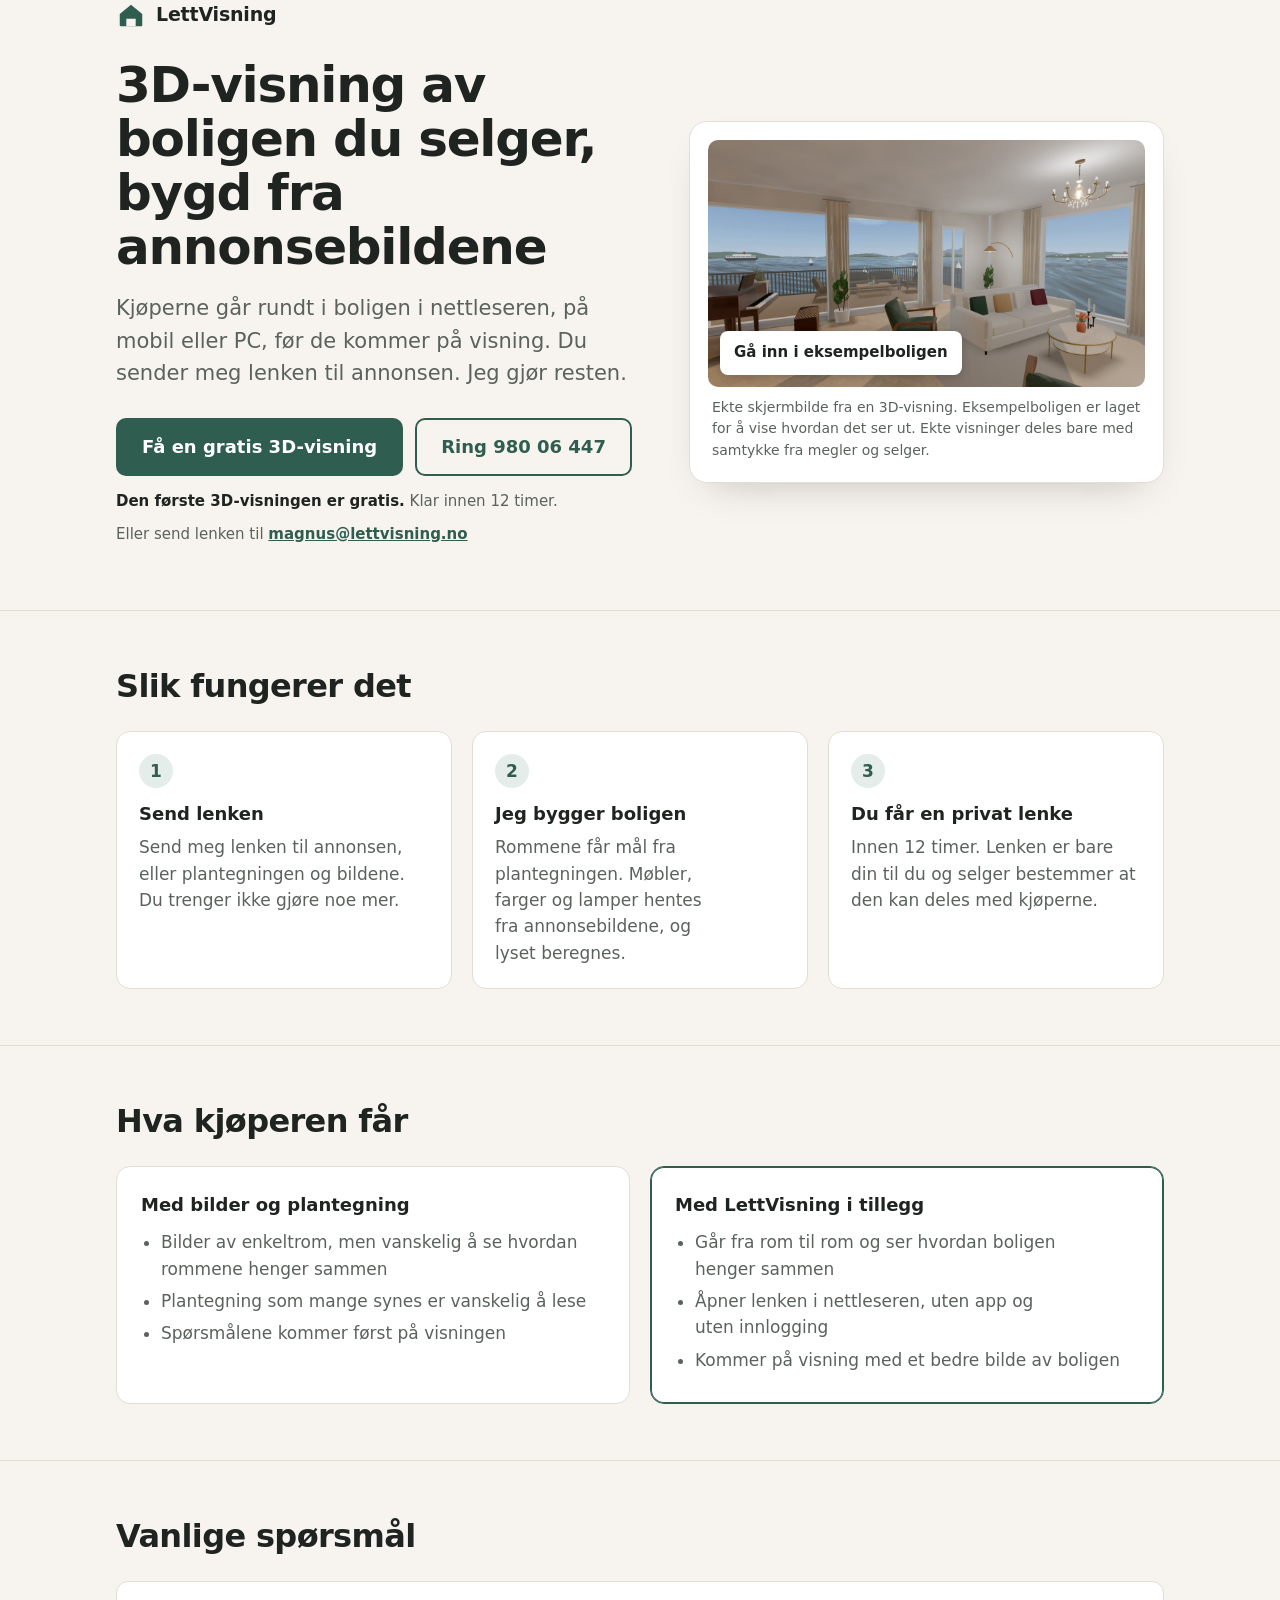
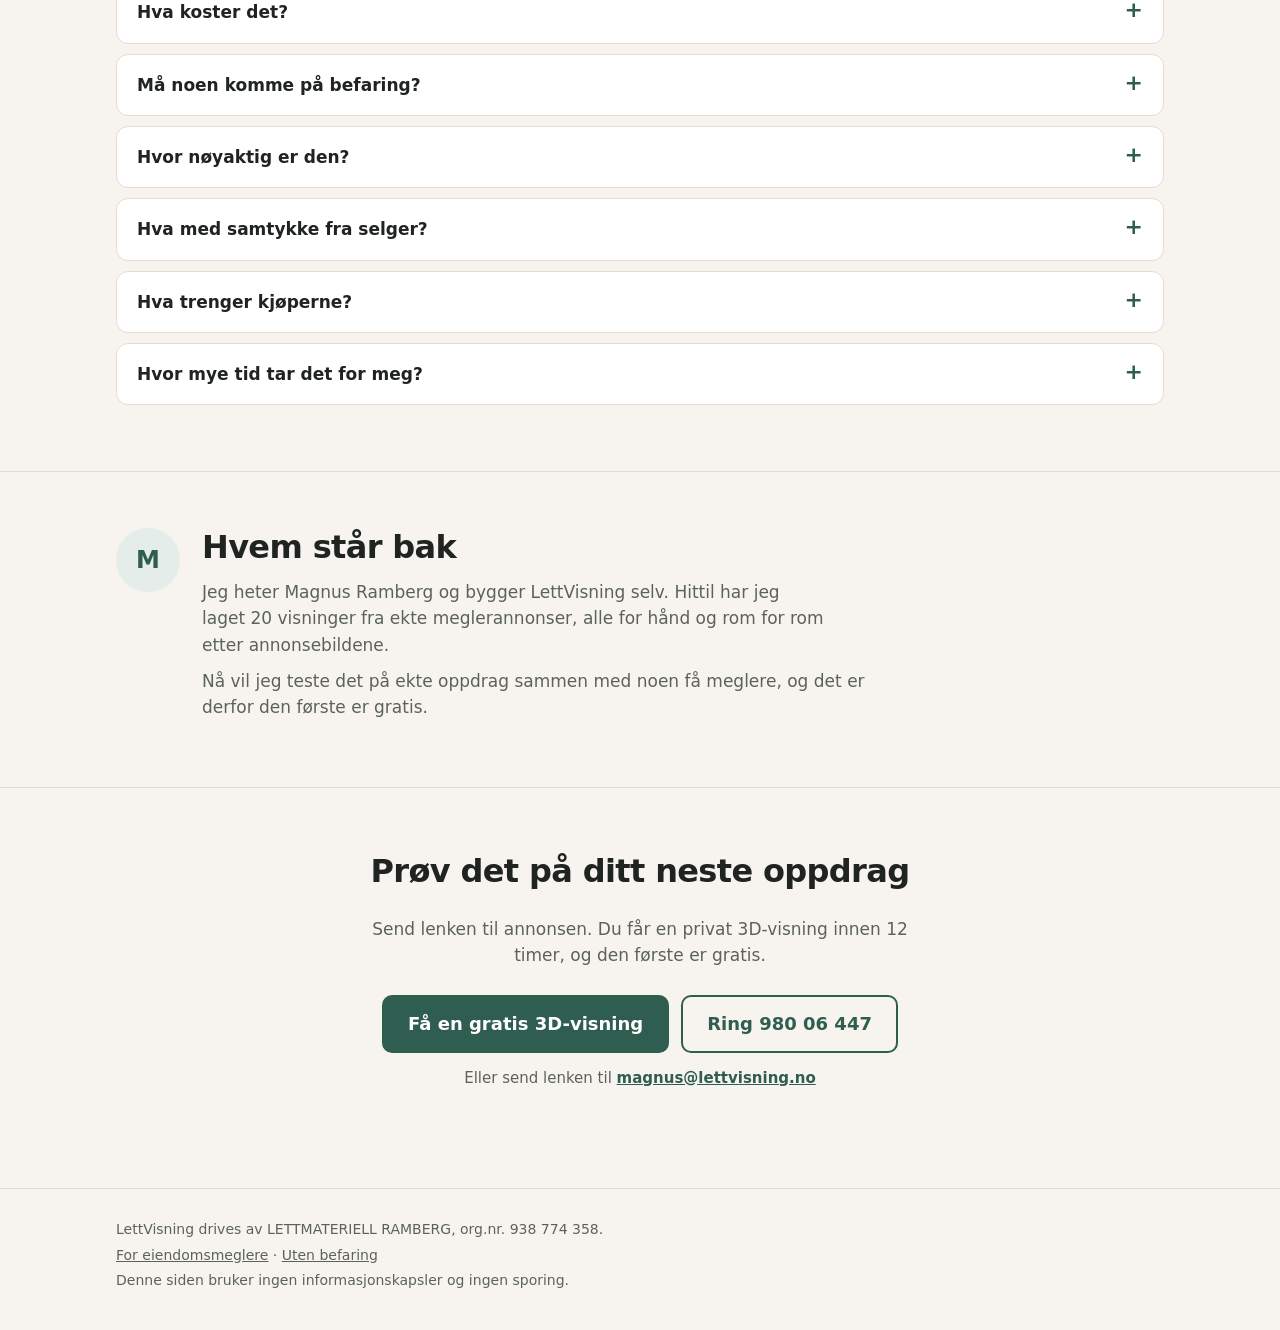
==== commit 40eabec3: "Klar innen 12 timer, den første er gratis, ingen prisomtale Co-Authored-By: Claude Opus 5.5 <noreply" ====
--- a/index.html
+++ b/index.html
@@ -5,10 +5,10 @@
 <meta name="viewport" content="width=device-width,initial-scale=1">
 <title>3D-visning for eiendomsmeglere i hele Norge | LettVisning</title>
 <link rel="canonical" href="https://lettvisning.no/">
-<meta name="description" content="3D-visning for eiendomsmeglere i hele Norge, laget fra annonsebildene uten befaring. Klar innen tre dager. De tre første er gratis.">
+<meta name="description" content="3D-visning for eiendomsmeglere i hele Norge, laget fra annonsebildene uten befaring. Klar innen 12 timer. Den første er gratis.">
 <link rel="icon" href="favicon.svg" type="image/svg+xml">
 <meta property="og:title" content="3D-visning for eiendomsmeglere i hele Norge | LettVisning">
-<meta property="og:description" content="Send lenken til annonsen. Du får en 3D-visning av boligen innen tre dager. De tre første oppdragene er gratis.">
+<meta property="og:description" content="Send lenken til annonsen. Du får en 3D-visning av boligen innen 12 timer. Den første 3D-visningen er gratis.">
 <meta property="og:locale" content="nb_NO">
 <meta property="og:image" content="https://lettvisning.no/eksempel-stue.jpg">
 <link rel="stylesheet" href="stil.css">
@@ -30,7 +30,7 @@
    <a class="knapp" href="mailto:magnus@lettvisning.no?subject=Gratis%203D-visning&amp;body=Hei%20Magnus%2C%0A%0AHer%20er%20lenken%20til%20oppdraget%3A%20">Få en gratis 3D-visning</a>
    <a class="knapp sekundar" href="tel:+4798006447">Ring 980 06 447</a>
   </div>
-  <p class="under-knapp"><b>De tre første oppdragene er gratis.</b> Klar innen tre dager.</p>
+  <p class="under-knapp"><b>Den første 3D-visningen er gratis.</b> Klar innen 12 timer.</p>
   <p class="epost">Eller send lenken til <a href="mailto:magnus@lettvisning.no?subject=Gratis%203D-visning">magnus@lettvisning.no</a></p>
  </div>
  <figure class="bilde">
@@ -48,7 +48,7 @@
   <ol class="steg">
    <li><h3>Send lenken</h3><p>Send meg lenken til annonsen, eller plantegningen og bildene. Du trenger ikke gjøre noe mer.</p></li>
    <li><h3>Jeg bygger boligen</h3><p>Rommene får mål fra plantegningen. Møbler, farger og lamper hentes fra annonsebildene, og lyset beregnes.</p></li>
-   <li><h3>Du får en privat lenke</h3><p>Innen tre dager. Lenken er bare din til du og selger bestemmer at den kan deles med kjøperne.</p></li>
+   <li><h3>Du får en privat lenke</h3><p>Innen 12 timer. Lenken er bare din til du og selger bestemmer at den kan deles med kjøperne.</p></li>
   </ol>
  </div>
 </section>
@@ -80,7 +80,7 @@
 <section>
  <div class="wrap">
   <h2>Vanlige spørsmål</h2>
-  <details><summary>Hva koster det?</summary><p>De tre første oppdragene er gratis, uten noen binding. Prisen etter det er ikke satt ennå. Den setter jeg sammen med de første meglerne, og du får vite den før du bestiller noe mer.</p></details>
+  <details><summary>Hva koster det?</summary><p>Den første 3D-visningen er gratis, uten noen binding.</p></details>
   <details><summary>Må noen komme på befaring?</summary><p>Nei. Jeg bruker bare plantegningen og bildene som allerede er i annonsen. <a href="uten-befaring/">Les hvordan det lages uten befaring</a>.</p></details>
   <details><summary>Hvor nøyaktig er den?</summary><p>Rommene følger målene på plantegningen. Møblene er bare de som synes på bildene. Det er en visning for å forstå boligen, ikke en oppmåling.</p></details>
   <details><summary>Hva med samtykke fra selger?</summary><p>Visningen er privat og vises bare til deg. Den deles med kjøperne først når du og selger har sagt ja. Si fra, så tar jeg den ned når som helst.</p></details>
@@ -95,7 +95,7 @@
   <div>
    <h2>Hvem står bak</h2>
    <p>Jeg heter Magnus Ramberg og bygger LettVisning selv. Hittil har jeg laget 20 visninger fra ekte meglerannonser, alle for hånd og rom for rom etter annonsebildene.</p>
-   <p>Nå vil jeg teste det på ekte oppdrag sammen med noen få meglere, og det er derfor de tre første er gratis.</p>
+   <p>Nå vil jeg teste det på ekte oppdrag sammen med noen få meglere, og det er derfor den første er gratis.</p>
   </div>
  </div>
 </section>
@@ -103,7 +103,7 @@
 <section class="slutt">
  <div class="wrap">
   <h2>Prøv det på ditt neste oppdrag</h2>
-  <p>Send lenken til annonsen. Du får en privat 3D-visning innen tre dager, og de tre første er gratis.</p>
+  <p>Send lenken til annonsen. Du får en privat 3D-visning innen 12 timer, og den første er gratis.</p>
   <div class="knapper">
    <a class="knapp" href="mailto:magnus@lettvisning.no?subject=Gratis%203D-visning&amp;body=Hei%20Magnus%2C%0A%0AHer%20er%20lenken%20til%20oppdraget%3A%20">Få en gratis 3D-visning</a>
    <a class="knapp sekundar" href="tel:+4798006447">Ring 980 06 447</a>
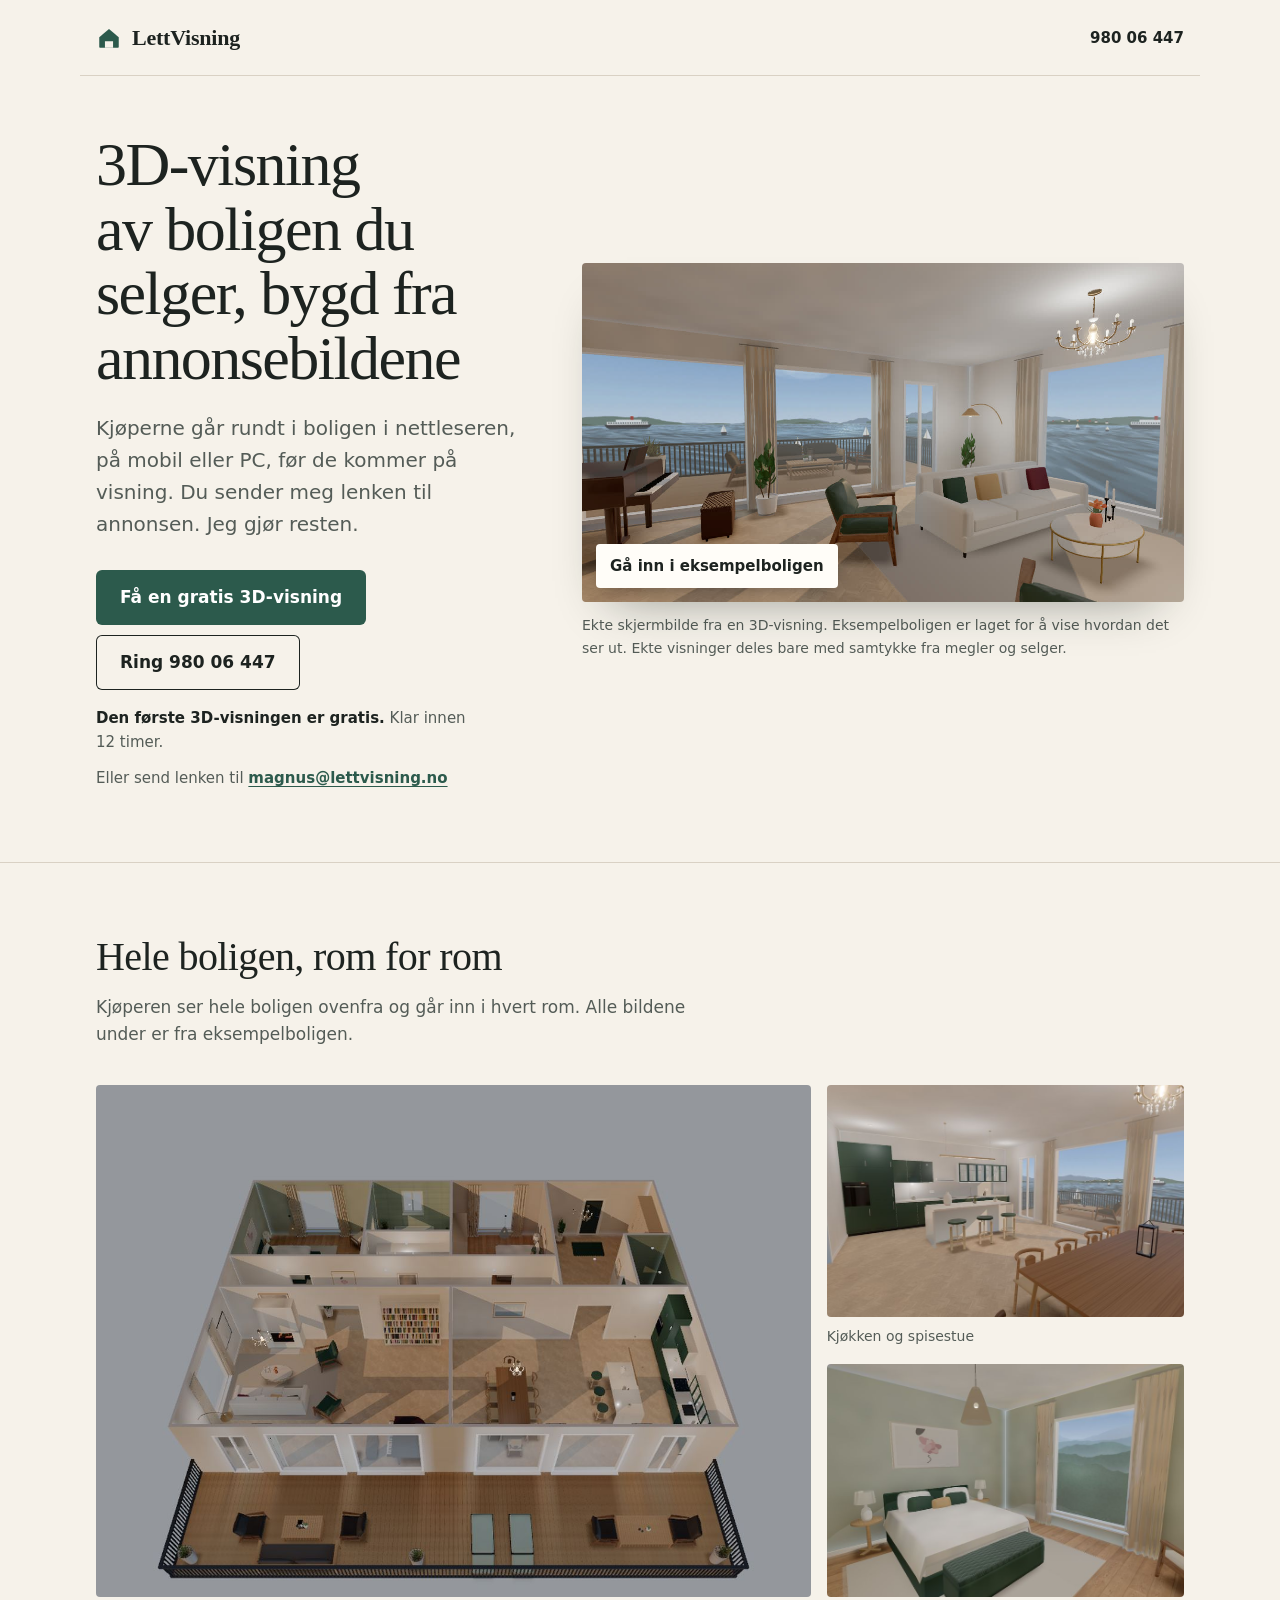
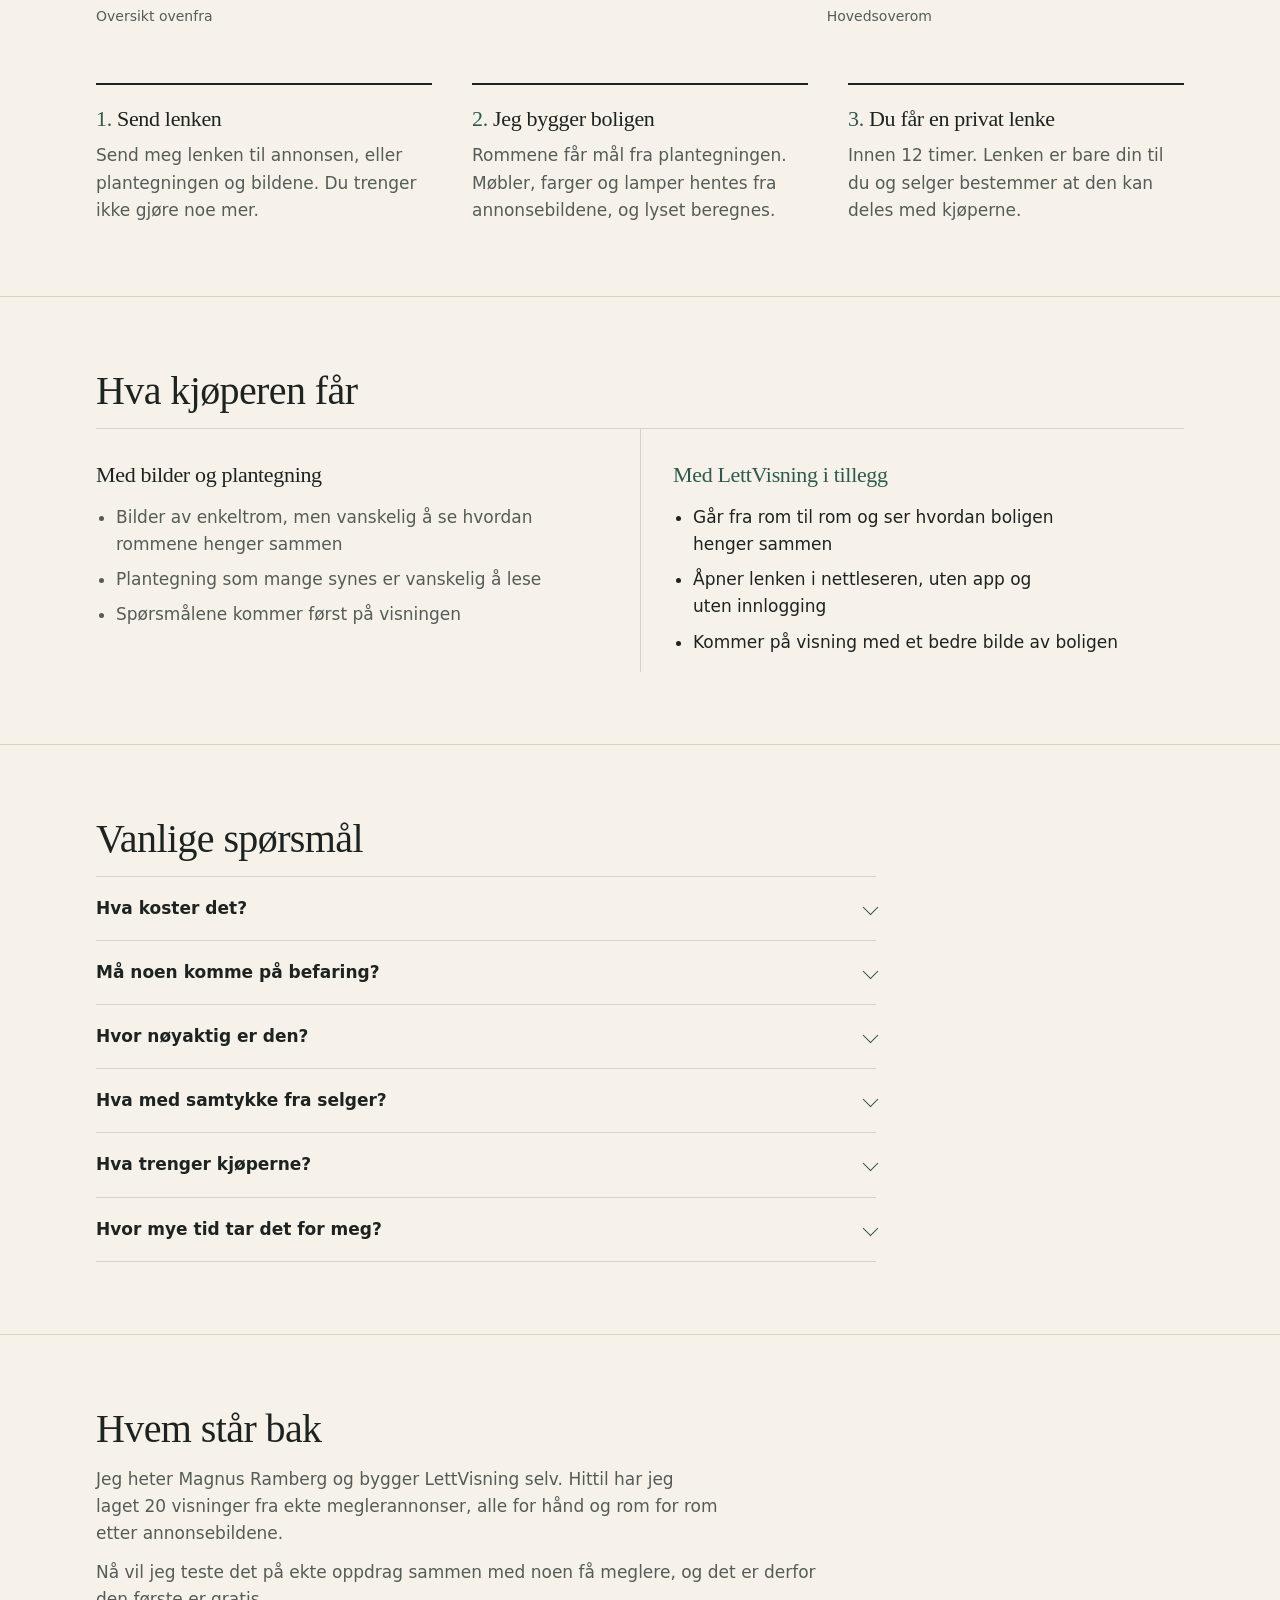
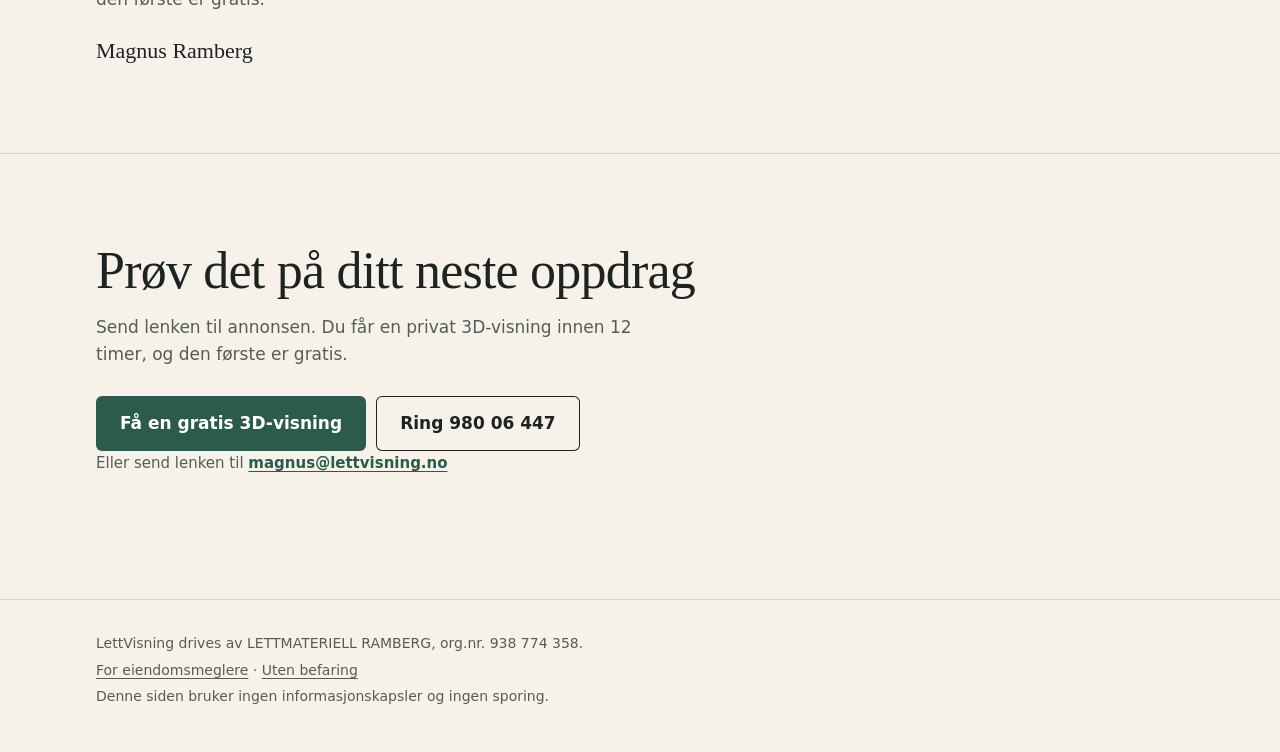
==== commit 0b4584c1: "Ny forside i prospektstil: ekte bilder fra eksempelboligen, Newsreader-overskrifter, ingen kort Co-A" ====
--- a/index.html
+++ b/index.html
@@ -11,14 +11,18 @@
 <meta property="og:description" content="Send lenken til annonsen. Du får en 3D-visning av boligen innen 12 timer. Den første 3D-visningen er gratis.">
 <meta property="og:locale" content="nb_NO">
 <meta property="og:image" content="https://lettvisning.no/eksempel-stue.jpg">
+<link rel="preload" href="fonter/newsreader-latin.woff2" as="font" type="font/woff2" crossorigin>
 <link rel="stylesheet" href="stil.css">
 </head>
 <body>
-<header class="wrap">
- <a class="logo" href="./" aria-label="LettVisning, til forsiden">
-  <svg viewBox="0 0 32 32" aria-hidden="true"><path d="M4 15 16 5l12 10v12a1 1 0 0 1-1 1H5a1 1 0 0 1-1-1z" fill="var(--aksent)"/><path d="M11 28v-8h10v8" fill="var(--bg)"/></svg>
-  LettVisning
- </a>
+<header>
+ <div class="wrap">
+  <a class="logo" href="./" aria-label="LettVisning, til forsiden">
+   <svg viewBox="0 0 32 32" aria-hidden="true"><path d="M4 15 16 5l12 10v12a1 1 0 0 1-1 1H5a1 1 0 0 1-1-1z" fill="var(--aksent)"/><path d="M11 28v-8h10v8" fill="var(--bg)"/></svg>
+   LettVisning
+  </a>
+  <a class="topp-tel" href="tel:+4798006447">980 06 447</a>
+ </div>
 </header>
 
 <main>
@@ -44,7 +48,15 @@
 
 <section>
  <div class="wrap">
-  <h2>Slik fungerer det</h2>
+  <h2>Hele boligen, rom for rom</h2>
+  <p class="lede">Kjøperen ser hele boligen ovenfra og går inn i hvert rom. Alle bildene under er fra eksempelboligen.</p>
+  <div class="rom">
+   <figure class="stor"><img src="eks-oversikt.jpg" width="1200" height="860" loading="lazy" alt="Eksempelboligen sett ovenfra i 3D, med alle rommene, møblene og balkongen"><figcaption>Oversikt ovenfra</figcaption></figure>
+   <div class="rom-kol">
+    <figure><img src="eks-kjokken.jpg" width="900" height="507" loading="lazy" alt="Kjøkken og spisestue med grønne skap, kjøkkenøy og utsikt mot sjøen"><figcaption>Kjøkken og spisestue</figcaption></figure>
+    <figure><img src="eks-soverom.jpg" width="900" height="507" loading="lazy" alt="Hovedsoverom med grønn seng, gardiner og vindu"><figcaption>Hovedsoverom</figcaption></figure>
+   </div>
+  </div>
   <ol class="steg">
    <li><h3>Send lenken</h3><p>Send meg lenken til annonsen, eller plantegningen og bildene. Du trenger ikke gjøre noe mer.</p></li>
    <li><h3>Jeg bygger boligen</h3><p>Rommene får mål fra plantegningen. Møbler, farger og lamper hentes fra annonsebildene, og lyset beregnes.</p></li>
@@ -57,7 +69,7 @@
  <div class="wrap">
   <h2>Hva kjøperen får</h2>
   <div class="to">
-   <div class="kort">
+   <div>
     <h3>Med bilder og plantegning</h3>
     <ul>
      <li>Bilder av enkeltrom, men vanskelig å se hvordan rommene henger sammen</li>
@@ -65,7 +77,7 @@
      <li>Spørsmålene kommer først på visningen</li>
     </ul>
    </div>
-   <div class="kort ny">
+   <div class="ny">
     <h3>Med LettVisning i tillegg</h3>
     <ul>
      <li>Går fra rom til rom og ser hvordan boligen henger sammen</li>
@@ -78,7 +90,7 @@
 </section>
 
 <section>
- <div class="wrap">
+ <div class="wrap sporsmal">
   <h2>Vanlige spørsmål</h2>
   <details><summary>Hva koster det?</summary><p>Den første 3D-visningen er gratis, uten noen binding.</p></details>
   <details><summary>Må noen komme på befaring?</summary><p>Nei. Jeg bruker bare plantegningen og bildene som allerede er i annonsen. <a href="uten-befaring/">Les hvordan det lages uten befaring</a>.</p></details>
@@ -91,12 +103,10 @@
 
 <section>
  <div class="wrap meg">
-  <div class="initial" aria-hidden="true">M</div>
-  <div>
-   <h2>Hvem står bak</h2>
-   <p>Jeg heter Magnus Ramberg og bygger LettVisning selv. Hittil har jeg laget 20 visninger fra ekte meglerannonser, alle for hånd og rom for rom etter annonsebildene.</p>
-   <p>Nå vil jeg teste det på ekte oppdrag sammen med noen få meglere, og det er derfor den første er gratis.</p>
-  </div>
+  <h2>Hvem står bak</h2>
+  <p>Jeg heter Magnus Ramberg og bygger LettVisning selv. Hittil har jeg laget 20 visninger fra ekte meglerannonser, alle for hånd og rom for rom etter annonsebildene.</p>
+  <p>Nå vil jeg teste det på ekte oppdrag sammen med noen få meglere, og det er derfor den første er gratis.</p>
+  <p class="signatur">Magnus Ramberg</p>
  </div>
 </section>
 
--- a/stil.css
+++ b/stil.css
@@ -1,92 +1,138 @@
+@font-face{font-family:"Newsreader";font-style:normal;font-weight:500 600;font-display:swap;src:url("fonter/newsreader-latin-ext.woff2") format("woff2");unicode-range:U+0100-02BA,U+02BD-02C5,U+02C7-02CC,U+02CE-02D7,U+02DD-02FF,U+0304,U+0308,U+0329,U+1D00-1DBF,U+1E00-1E9F,U+1EF2-1EFF,U+2020,U+20A0-20AB,U+20AD-20C4,U+2113,U+2C60-2C7F,U+A720-A7FF}
+@font-face{font-family:"Newsreader";font-style:normal;font-weight:500 600;font-display:swap;src:url("fonter/newsreader-latin.woff2") format("woff2");unicode-range:U+0000-00FF,U+0131,U+0152-0153,U+02BB-02BC,U+02C6,U+02DA,U+02DC,U+0304,U+0308,U+0329,U+2000-206F,U+20AC,U+2122,U+2191,U+2193,U+2212,U+2215,U+FEFF,U+FFFD}
+/* Som et boligprospekt: papir, bilder som bærer siden, overskrifter i serif, tynne linjer i stedet for kort */
 :root{
- --bg:#f7f4ef;--flate:#ffffff;--tekst:#1f2421;--dempet:#5b625d;--linje:#e3ddd3;
- --aksent:#2f5d50;--aksent-tekst:#ffffff;--aksent-lys:#e4ede9;--varm:#c8905a;
- --vegg:#efe8dc;--vegg2:#e2d8c8;--gulv:#c9a67a;--gulv2:#b8925f;--sofa:#7d8b84;--teppe:#d9cbb4;
+ --bg:#f6f2ea;--flate:#fffdf8;--tekst:#1d2320;--dempet:#545c57;--linje:#d9d1c4;
+ --aksent:#2c5a4c;--aksent-tekst:#ffffff;--aksent-lys:#e2ebe6;--varm:#b97c45;
+ --serif:"Newsreader",Georgia,"Times New Roman",serif;
 }
 @media (prefers-color-scheme:dark){:root:not([data-theme="light"]){
- --bg:#161a18;--flate:#1f2522;--tekst:#ecefec;--dempet:#a8b0ab;--linje:#2f3733;
- --aksent:#7fb8a6;--aksent-tekst:#10201b;--aksent-lys:#22332d;--varm:#d9a673;
- --vegg:#3a3f3b;--vegg2:#30352f;--gulv:#8a6c49;--gulv2:#76593a;--sofa:#5f6d66;--teppe:#4f4a40;
+ --bg:#151917;--flate:#1d2220;--tekst:#ebeee9;--dempet:#a9b1ac;--linje:#323a36;
+ --aksent:#86bfac;--aksent-tekst:#0f1f1a;--aksent-lys:#22332d;--varm:#dba878;
 }}
 :root[data-theme="dark"]{
- --bg:#161a18;--flate:#1f2522;--tekst:#ecefec;--dempet:#a8b0ab;--linje:#2f3733;
- --aksent:#7fb8a6;--aksent-tekst:#10201b;--aksent-lys:#22332d;--varm:#d9a673;
- --vegg:#3a3f3b;--vegg2:#30352f;--gulv:#8a6c49;--gulv2:#76593a;--sofa:#5f6d66;--teppe:#4f4a40;
+ --bg:#151917;--flate:#1d2220;--tekst:#ebeee9;--dempet:#a9b1ac;--linje:#323a36;
+ --aksent:#86bfac;--aksent-tekst:#0f1f1a;--aksent-lys:#22332d;--varm:#dba878;
 }
 *{box-sizing:border-box}
-html{-webkit-text-size-adjust:100%}
-body{margin:0;background:var(--bg);color:var(--tekst);font:17px/1.55 system-ui,-apple-system,"Segoe UI",Roboto,"Helvetica Neue",Arial,sans-serif}
-a{color:var(--aksent)}
-.wrap{max-width:1080px;margin:0 auto;padding:0 16px}
-header{padding:20px 0}
-.logo{display:flex;align-items:center;gap:10px;font-weight:700;font-size:19px;letter-spacing:-.01em;color:var(--tekst);text-decoration:none}
-.logo svg{width:30px;height:30px}
-.hero{display:grid;grid-template-columns:1.05fr .95fr;gap:48px;align-items:center;padding-top:28px;padding-bottom:64px}
-h1{font-size:clamp(32px,5vw,50px);line-height:1.08;letter-spacing:-.025em;margin:0 0 18px}
-.ingress{font-size:clamp(18px,2.1vw,21px);color:var(--dempet);margin:0 0 28px;max-width:34em}
-.knapp{display:inline-block;background:var(--aksent);color:var(--aksent-tekst);text-decoration:none;font-weight:650;font-size:18px;padding:15px 26px;border-radius:10px;transition:transform .15s,filter .15s}
-.knapp:hover{filter:brightness(1.08);transform:translateY(-1px)}
-a:focus-visible,summary:focus-visible{outline:3px solid var(--varm);outline-offset:3px;border-radius:4px}
-.knapp:focus-visible{border-radius:10px}
-.knapper{display:flex;flex-wrap:wrap;gap:12px}
-.knapp.sekundar{background:transparent;color:var(--aksent);box-shadow:inset 0 0 0 2px var(--aksent)}
-.slutt .knapper{justify-content:center}
-.epost{margin:10px 0 0;color:var(--dempet);font-size:15px}
+html{-webkit-text-size-adjust:100%;scrollbar-color:var(--linje) var(--bg)}
+body{margin:0;background:var(--bg);color:var(--tekst);font:17px/1.6 system-ui,-apple-system,"Segoe UI",Roboto,"Helvetica Neue",Arial,sans-serif}
+a{color:var(--aksent);text-underline-offset:.18em;text-decoration-thickness:1px}
+a:hover{text-decoration-thickness:2px}
+::selection{background:var(--aksent);color:var(--aksent-tekst)}
+img{display:block;max-width:100%;height:auto}
+p,li,figcaption{text-wrap:pretty}
+h1,h2,h3{font-family:var(--serif);font-weight:500;text-wrap:balance;letter-spacing:-.015em}
+.wrap{max-width:1120px;margin:0 auto;padding:0 16px}
+
+/* topp */
+header .wrap{display:flex;align-items:center;justify-content:space-between;gap:16px;padding-top:20px;padding-bottom:20px;border-bottom:1px solid var(--linje)}
+.logo{display:flex;align-items:center;gap:10px;font-family:var(--serif);font-weight:600;font-size:22px;letter-spacing:-.01em;color:var(--tekst);text-decoration:none}
+.logo svg{width:26px;height:26px}
+.topp-tel{color:var(--tekst);text-decoration:none;font-weight:600;font-size:15px;font-variant-numeric:tabular-nums}
+.topp-tel:hover{color:var(--aksent)}
+
+/* knapper */
+.knapp{display:inline-block;background:var(--aksent);color:var(--aksent-tekst);text-decoration:none;font-weight:600;font-size:17px;padding:14px 24px;border-radius:6px;transition:background-color .2s,transform .2s cubic-bezier(.2,.8,.2,1)}
+.knapp:hover{background:color-mix(in srgb,var(--aksent) 86%,#000);transform:translateY(-1px)}
+.knapp.sekundar{background:transparent;color:var(--tekst);box-shadow:inset 0 0 0 1px var(--tekst)}
+.knapp.sekundar:hover{background:var(--aksent-lys)}
+.knapper{display:flex;flex-wrap:wrap;gap:10px}
+a:focus-visible,summary:focus-visible{outline:2px solid var(--varm);outline-offset:3px;border-radius:3px}
+.knapp:focus-visible{border-radius:6px}
+.epost{margin:12px 0 0;color:var(--dempet);font-size:15px}
 .epost a{font-weight:600;overflow-wrap:anywhere}
-p,li,figcaption{text-wrap:pretty}
-::selection{background:var(--aksent);color:var(--aksent-tekst)}
-.under-knapp{margin:14px 0 0;color:var(--dempet);font-size:15px}
-.under-knapp b{color:var(--tekst)}
-.bilde{margin:0;background:var(--flate);border:1px solid var(--linje);border-radius:18px;padding:18px;box-shadow:0 18px 40px -22px rgba(0,0,0,.25)}
-.bilde svg{display:block;width:100%;height:auto}
-.bilde p{margin:10px 4px 2px;font-size:14px;color:var(--dempet)}
-section{padding:56px 0;border-top:1px solid var(--linje)}
-h2{font-size:clamp(25px,3.2vw,32px);letter-spacing:-.02em;margin:0 0 26px;line-height:1.2}
-.steg{display:grid;grid-template-columns:repeat(3,1fr);gap:20px;margin:0;padding:0;list-style:none;counter-reset:s}
-.steg li{background:var(--flate);border:1px solid var(--linje);border-radius:14px;padding:22px;counter-increment:s}
-.steg li::before{content:counter(s);display:inline-grid;place-items:center;width:34px;height:34px;border-radius:50%;background:var(--aksent-lys);color:var(--aksent);font-weight:700;margin-bottom:12px}
-.steg h3{margin:0 0 6px;font-size:18px}
+.under-knapp{margin:16px 0 0;color:var(--dempet);font-size:15px}
+.under-knapp b{color:var(--tekst);font-weight:600}
+
+/* hovedbilde øverst */
+.hero{display:grid;grid-template-columns:5fr 7fr;gap:56px;align-items:center;padding-top:56px;padding-bottom:72px}
+h1{font-size:clamp(36px,5.2vw,62px);line-height:1.04;letter-spacing:-.025em;margin:0 0 22px}
+.ingress{font-size:clamp(18px,1.9vw,20px);color:var(--dempet);margin:0 0 30px;max-width:32em}
+.bilde{margin:0}
+.bilde figcaption{margin-top:12px;font-size:14px;color:var(--dempet);max-width:46em}
+.bilde figcaption p{margin:0}
+.eks{position:relative;display:block;border-radius:4px;overflow:hidden;text-decoration:none;box-shadow:0 24px 48px -28px rgba(20,30,25,.45)}
+.eks img{width:100%;transition:transform .6s cubic-bezier(.2,.8,.2,1)}
+.eks:hover img{transform:scale(1.015)}
+.eks-knapp{position:absolute;left:14px;bottom:14px;background:var(--flate);color:var(--tekst);font-weight:600;font-size:15px;padding:10px 14px;border-radius:4px;box-shadow:0 6px 18px -6px rgba(0,0,0,.35)}
+.eks:focus-visible{outline:2px solid var(--varm);outline-offset:4px}
+
+/* seksjoner */
+section{padding:72px 0;border-top:1px solid var(--linje)}
+h2{font-size:clamp(28px,3.4vw,40px);line-height:1.12;margin:0 0 14px}
+.lede{color:var(--dempet);max-width:36em;margin:0 0 36px}
+
+/* rommene: ekte bilder fra eksempelboligen */
+.rom{display:grid;grid-template-columns:2fr 1fr;gap:16px;align-items:stretch}
+.rom figure{margin:0}
+.rom figcaption{font-size:14px;color:var(--dempet);margin-top:8px}
+.rom img{border-radius:4px;width:100%}
+.rom-kol{display:grid;grid-template-rows:1fr 1fr;gap:16px}
+.rom-kol figure{display:flex;flex-direction:column;min-height:0}
+.rom-kol img{flex:1;min-height:0;object-fit:cover}
+
+/* tre steg langs en linje */
+.steg{display:grid;grid-template-columns:repeat(3,1fr);gap:40px;margin:56px 0 0;padding:0;list-style:none;counter-reset:s}
+.steg li{border-top:2px solid var(--tekst);padding-top:16px;counter-increment:s}
+.steg h3{font-size:22px;margin:0 0 6px}
+.steg h3::before{content:counter(s) ". ";color:var(--aksent)}
 .steg p{margin:0;color:var(--dempet)}
-.to{display:grid;grid-template-columns:1fr 1fr;gap:20px}
-.kort{background:var(--flate);border:1px solid var(--linje);border-radius:14px;padding:24px}
-.kort h3{margin:0 0 10px;font-size:18px}
-.kort ul{margin:0;padding-left:20px;color:var(--dempet)}
-.kort li{margin:6px 0}
-.ny{border-color:var(--aksent);box-shadow:inset 0 0 0 1px var(--aksent)}
-details{background:var(--flate);border:1px solid var(--linje);border-radius:12px;padding:0 20px;margin:0 0 10px}
-summary{cursor:pointer;font-weight:650;padding:17px 0;list-style:none;display:flex;justify-content:space-between;gap:16px}
+
+/* før og med */
+.to{display:grid;grid-template-columns:1fr 1fr;gap:0;border-top:1px solid var(--linje)}
+.to>div{padding:28px 32px 8px 0}
+.to>div+div{padding-left:32px;border-left:1px solid var(--linje)}
+.to h3{font-size:22px;margin:0 0 12px}
+.to ul{margin:0;padding-left:20px;color:var(--dempet)}
+.to li{margin:8px 0}
+.to .ny h3{color:var(--aksent)}
+.to .ny ul{color:var(--tekst)}
+
+/* spørsmål */
+.sporsmal>*{max-width:780px}
+details{border-bottom:1px solid var(--linje)}
+details:first-of-type{border-top:1px solid var(--linje)}
+summary{cursor:pointer;font-weight:600;padding:18px 0;list-style:none;display:flex;justify-content:space-between;gap:16px}
 summary::-webkit-details-marker{display:none}
-summary::after{content:"+";color:var(--aksent);font-size:22px;line-height:1}
-details[open] summary::after{content:"–"}
-details p{margin:0 0 18px;color:var(--dempet)}
-.meg{display:grid;grid-template-columns:auto 1fr;gap:22px;align-items:start}
-.initial{width:64px;height:64px;border-radius:50%;background:var(--aksent-lys);color:var(--aksent);display:grid;place-items:center;font-weight:700;font-size:24px}
-.meg h2{margin-bottom:12px}
-.meg p{margin:0 0 10px;color:var(--dempet);max-width:40em}
-.slutt{text-align:center;padding:64px 0 72px}
-.slutt p{color:var(--dempet);margin:0 auto 26px;max-width:32em}
-.slutt .epost{margin-top:14px}
-.side .knapper{margin:18px 0 0}
-footer{border-top:1px solid var(--linje);padding:26px 0 34px;color:var(--dempet);font-size:14px}
-footer p{margin:4px 0}
-@media (max-width:820px){
- .hero{grid-template-columns:1fr;gap:32px;padding-top:8px;padding-bottom:48px}
- .steg,.to{grid-template-columns:1fr}
- section{padding:44px 0}
-}
-@media (max-width:480px){.knapper .knapp{flex:1 1 100%;text-align:center}}
-@media (prefers-reduced-motion:reduce){.knapp{transition:none}}
-.side{max-width:760px;padding-top:12px;padding-bottom:56px}
-.side h1{font-size:clamp(30px,4.5vw,44px)}
-.side h2{font-size:clamp(22px,2.8vw,27px);margin:36px 0 12px}
+summary::after{content:"";flex:none;width:10px;height:10px;margin-top:7px;border-right:1.5px solid var(--aksent);border-bottom:1.5px solid var(--aksent);transform:rotate(45deg);transition:transform .25s cubic-bezier(.2,.8,.2,1)}
+details[open] summary::after{transform:rotate(-135deg);margin-top:11px}
+details p{margin:0 0 20px;color:var(--dempet);max-width:40em}
+
+/* hvem */
+.meg>*{max-width:720px}
+.meg p{margin:0 0 12px;color:var(--dempet)}
+.signatur{font-family:var(--serif);font-size:22px;color:var(--tekst)!important;margin-top:20px!important}
+
+/* slutt */
+.slutt{padding:88px 0 96px}
+.slutt h2{font-size:clamp(32px,4.4vw,52px);max-width:14em}
+.slutt p{color:var(--dempet);margin:0 0 28px;max-width:32em}
+
+/* undersider */
+.side{max-width:760px;padding-top:40px;padding-bottom:64px}
+.side h1{font-size:clamp(32px,4.6vw,48px)}
+.side h2{font-size:clamp(24px,2.8vw,30px);margin:40px 0 12px}
 .side p,.side li{color:var(--dempet)}
 .side ul,.side ol{padding-left:22px}
 .side li{margin:6px 0}
 .side .ingress{color:var(--tekst)}
+.side .knapper{margin:18px 0 0}
+
+footer{border-top:1px solid var(--linje);padding:28px 0 40px;color:var(--dempet);font-size:14px}
+footer p{margin:4px 0}
 footer a{color:var(--dempet)}
-.eks{position:relative;display:block;border-radius:10px;overflow:hidden;text-decoration:none}
-.eks img{display:block;width:100%;height:auto;transition:transform .4s cubic-bezier(.2,.8,.2,1)}
-.eks:hover img{transform:scale(1.02)}
-.eks-knapp{position:absolute;left:12px;bottom:12px;background:var(--flate);color:var(--tekst);font-weight:650;font-size:15px;padding:10px 14px;border-radius:8px;box-shadow:0 2px 10px rgba(0,0,0,.2)}
-.eks:focus-visible{outline:3px solid var(--varm);outline-offset:3px}
-@media (prefers-reduced-motion:reduce){.eks img{transition:none}.eks:hover img{transform:none}}
+
+@media (max-width:860px){
+ .hero{grid-template-columns:1fr;gap:36px;padding-top:28px;padding-bottom:56px;align-items:start}
+ .rom{grid-template-columns:1fr}
+ .rom-kol{grid-template-columns:1fr 1fr;grid-template-rows:auto}
+ .rom-kol img{flex:none;aspect-ratio:16/9}
+ .steg{grid-template-columns:1fr;gap:28px;margin-top:40px}
+ .to{grid-template-columns:1fr}
+ .to>div{padding-right:0}
+ .to>div+div{padding-left:0;border-left:0;border-top:1px solid var(--linje)}
+ section{padding:52px 0}
+}
+@media (max-width:480px){.knapper .knapp{flex:1 1 100%;text-align:center}.rom-kol{grid-template-columns:1fr}.topp-tel{font-size:14px}}
+@media (prefers-reduced-motion:reduce){.knapp,.eks img,summary::after{transition:none}.eks:hover img,.knapp:hover{transform:none}}
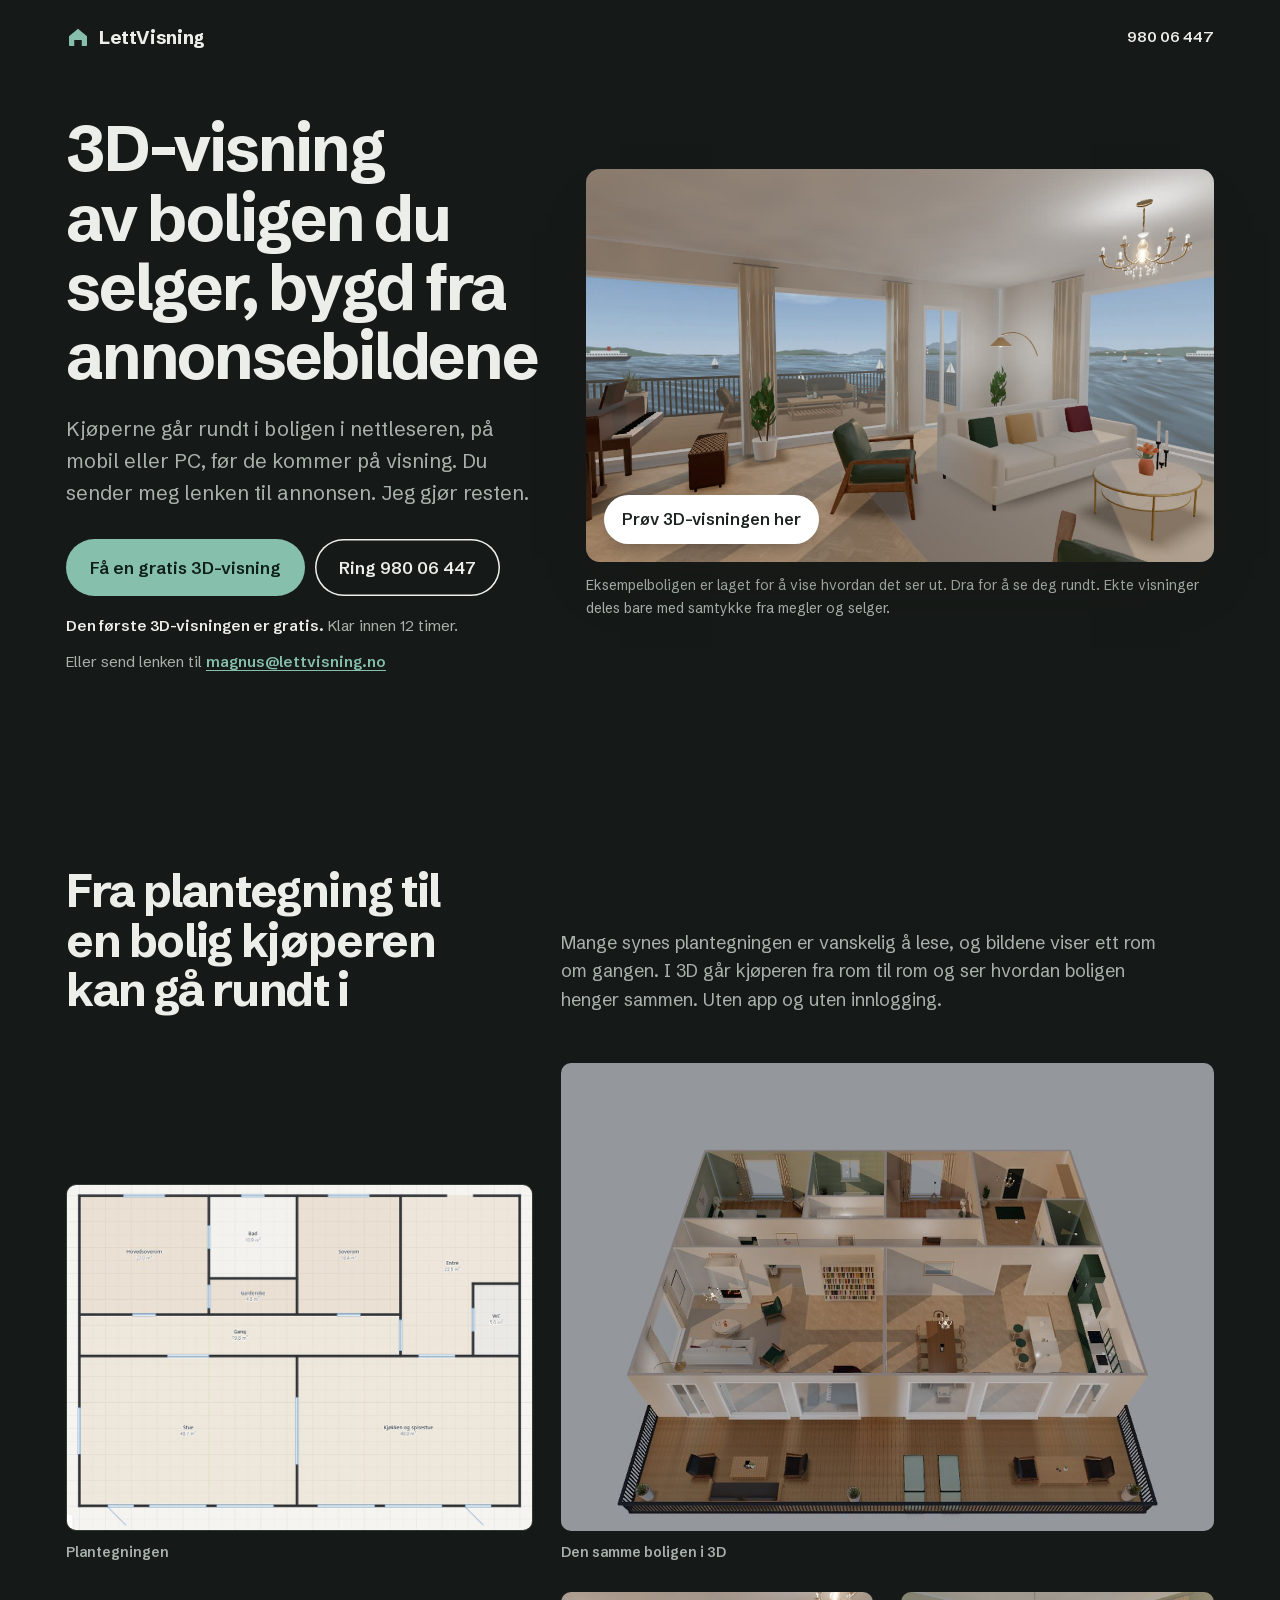
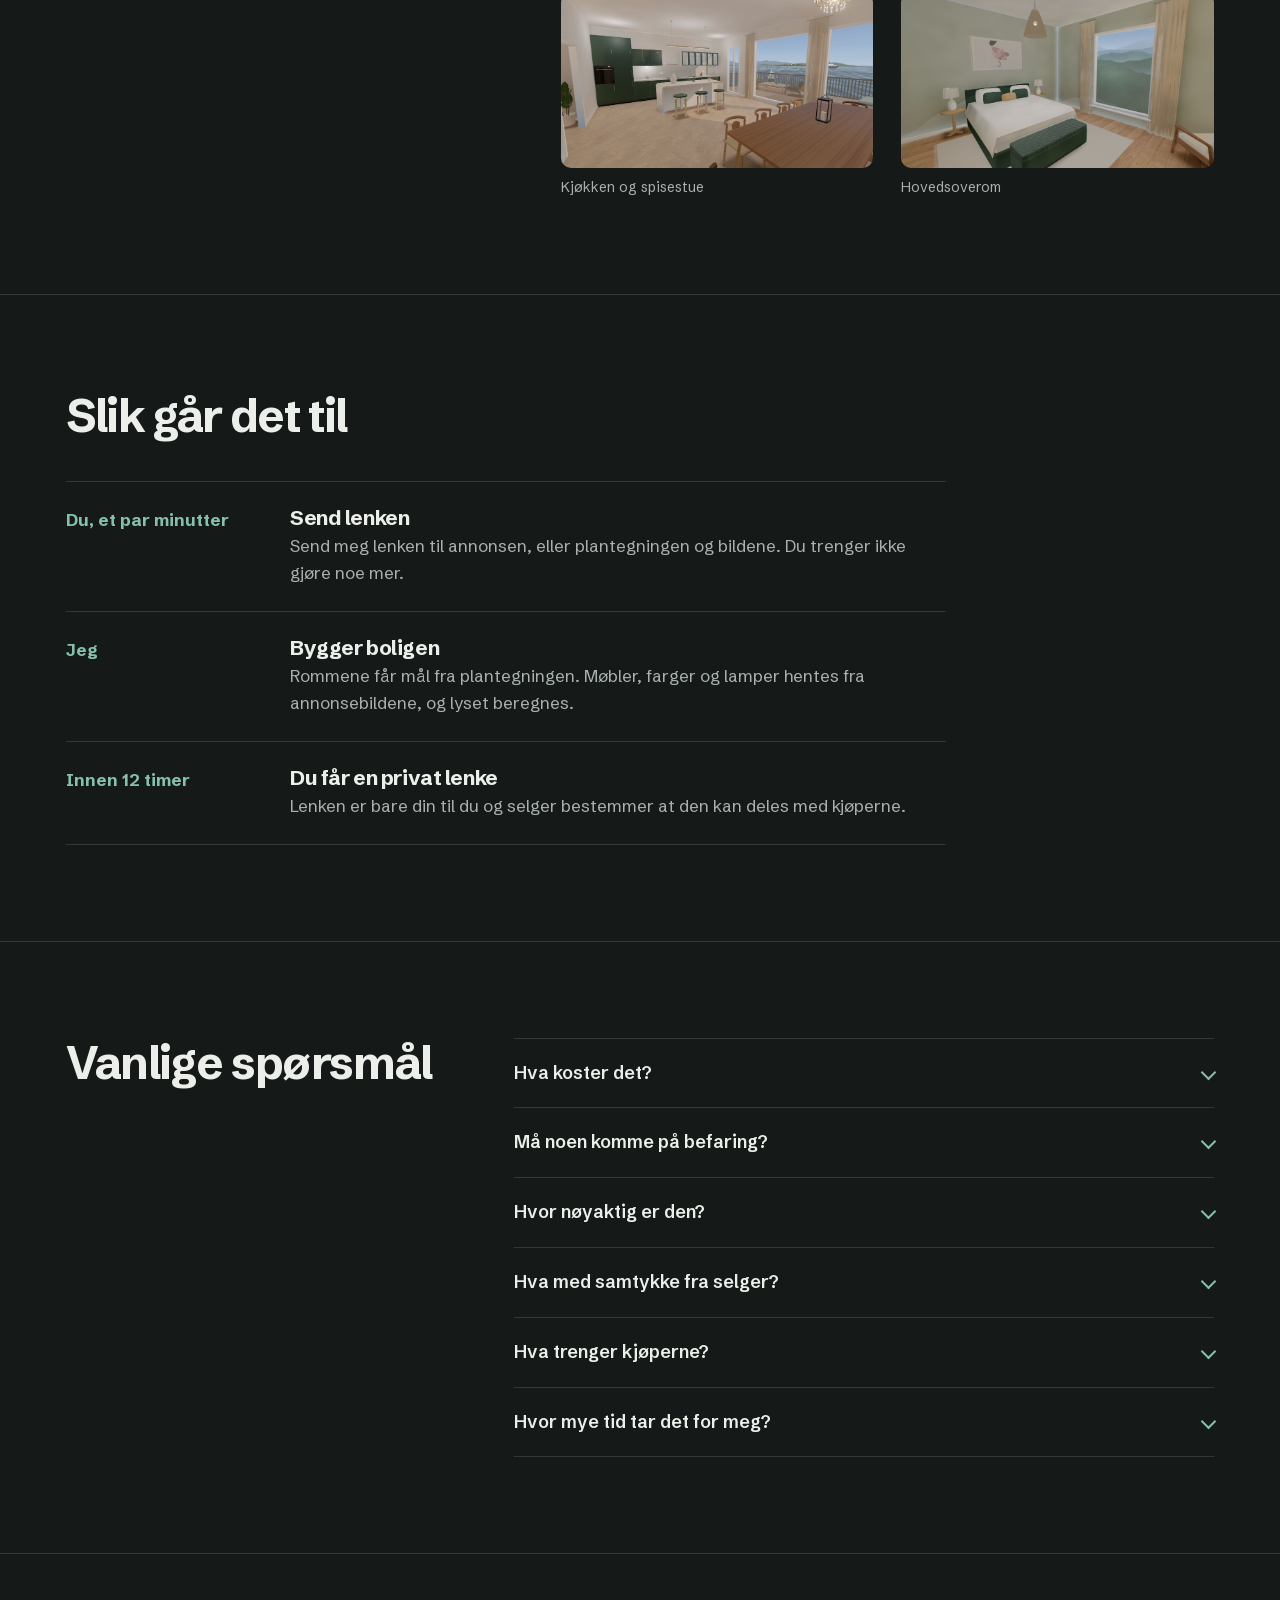
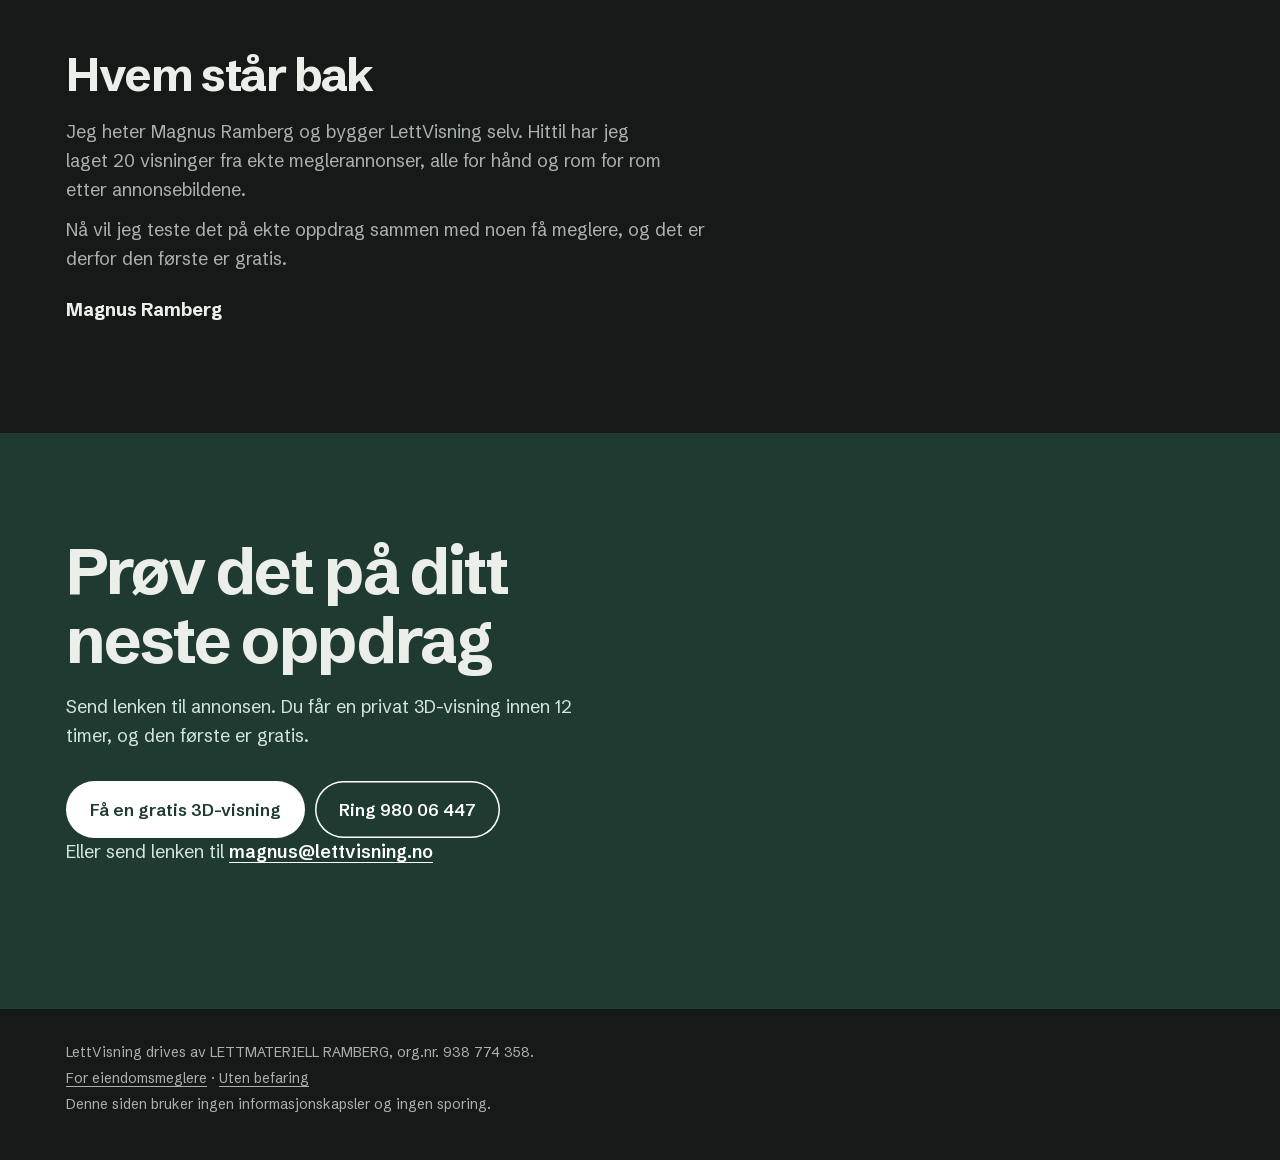
==== commit df6c1b32: "Ny forside: mørk, én skrift, eksempelboligen spilles rett på siden med fullskjerm Co-Authored-By: Cl" ====
--- a/index.html
+++ b/index.html
@@ -11,7 +11,7 @@
 <meta property="og:description" content="Send lenken til annonsen. Du får en 3D-visning av boligen innen 12 timer. Den første 3D-visningen er gratis.">
 <meta property="og:locale" content="nb_NO">
 <meta property="og:image" content="https://lettvisning.no/eksempel-stue.jpg">
-<link rel="preload" href="fonter/newsreader-latin.woff2" as="font" type="font/woff2" crossorigin>
+<link rel="preload" href="fonter/schibsted-grotesk-latin.woff2" as="font" type="font/woff2" crossorigin>
 <link rel="stylesheet" href="stil.css">
 </head>
 <body>
@@ -38,66 +38,53 @@
   <p class="epost">Eller send lenken til <a href="mailto:magnus@lettvisning.no?subject=Gratis%203D-visning">magnus@lettvisning.no</a></p>
  </div>
  <figure class="bilde">
-  <a class="eks" href="eksempel/">
+  <div class="tre-d" id="tre-d">
    <img src="eksempel-stue.jpg" width="1200" height="676" alt="Stua i eksempelboligen i 3D: lys stue med sofa, flygel og utsikt over fjorden">
-   <span class="eks-knapp">Gå inn i eksempelboligen</span>
-  </a>
-  <figcaption><p>Ekte skjermbilde fra en 3D-visning. Eksempelboligen er laget for å vise hvordan det ser ut. Ekte visninger deles bare med samtykke fra megler og selger.</p></figcaption>
+   <a class="start-3d" href="eksempel/" data-src="https://magnusram04-prog.github.io/lettvisning/?bolig=eksempel-toppleilighet"><span>Prøv 3D-visningen her</span></a>
+  </div>
+  <figcaption><p>Eksempelboligen er laget for å vise hvordan det ser ut. Dra for å se deg rundt. Ekte visninger deles bare med samtykke fra megler og selger.</p></figcaption>
  </figure>
 </div>
 
 <section>
  <div class="wrap">
-  <h2>Hele boligen, rom for rom</h2>
-  <p class="lede">Kjøperen ser hele boligen ovenfra og går inn i hvert rom. Alle bildene under er fra eksempelboligen.</p>
-  <div class="rom">
-   <figure class="stor"><img src="eks-oversikt.jpg" width="1200" height="860" loading="lazy" alt="Eksempelboligen sett ovenfra i 3D, med alle rommene, møblene og balkongen"><figcaption>Oversikt ovenfra</figcaption></figure>
-   <div class="rom-kol">
-    <figure><img src="eks-kjokken.jpg" width="900" height="507" loading="lazy" alt="Kjøkken og spisestue med grønne skap, kjøkkenøy og utsikt mot sjøen"><figcaption>Kjøkken og spisestue</figcaption></figure>
-    <figure><img src="eks-soverom.jpg" width="900" height="507" loading="lazy" alt="Hovedsoverom med grønn seng, gardiner og vindu"><figcaption>Hovedsoverom</figcaption></figure>
-   </div>
+  <div class="topp-to">
+   <h2>Fra plantegning til en bolig kjøperen kan gå rundt i</h2>
+   <p class="lede">Mange synes plantegningen er vanskelig å lese, og bildene viser ett rom om gangen. I 3D går kjøperen fra rom til rom og ser hvordan boligen henger sammen. Uten app og uten innlogging.</p>
   </div>
-  <ol class="steg">
-   <li><h3>Send lenken</h3><p>Send meg lenken til annonsen, eller plantegningen og bildene. Du trenger ikke gjøre noe mer.</p></li>
-   <li><h3>Jeg bygger boligen</h3><p>Rommene får mål fra plantegningen. Møbler, farger og lamper hentes fra annonsebildene, og lyset beregnes.</p></li>
-   <li><h3>Du får en privat lenke</h3><p>Innen 12 timer. Lenken er bare din til du og selger bestemmer at den kan deles med kjøperne.</p></li>
-  </ol>
+  <div class="fra-til">
+   <figure class="plan"><img src="eks-plan.jpg" width="1000" height="743" loading="lazy" alt="Plantegning av eksempelboligen med rommene og arealene"><figcaption>Plantegningen</figcaption></figure>
+   <figure><img src="eks-oversikt.jpg" width="1200" height="860" loading="lazy" alt="Den samme boligen sett ovenfra i 3D, med møbler, vinduer og balkong"><figcaption>Den samme boligen i 3D</figcaption></figure>
+  </div>
+  <div class="rom-rad">
+   <figure><img src="eks-kjokken.jpg" width="900" height="507" loading="lazy" alt="Kjøkken og spisestue med grønne skap, kjøkkenøy og utsikt mot sjøen"><figcaption>Kjøkken og spisestue</figcaption></figure>
+   <figure><img src="eks-soverom.jpg" width="900" height="507" loading="lazy" alt="Hovedsoverom med grønn seng, gardiner og vindu"><figcaption>Hovedsoverom</figcaption></figure>
+  </div>
  </div>
 </section>
 
 <section>
  <div class="wrap">
-  <h2>Hva kjøperen får</h2>
-  <div class="to">
-   <div>
-    <h3>Med bilder og plantegning</h3>
-    <ul>
-     <li>Bilder av enkeltrom, men vanskelig å se hvordan rommene henger sammen</li>
-     <li>Plantegning som mange synes er vanskelig å lese</li>
-     <li>Spørsmålene kommer først på visningen</li>
-    </ul>
-   </div>
-   <div class="ny">
-    <h3>Med LettVisning i tillegg</h3>
-    <ul>
-     <li>Går fra rom til rom og ser hvordan boligen henger sammen</li>
-     <li>Åpner lenken i nettleseren, uten app og uten innlogging</li>
-     <li>Kommer på visning med et bedre bilde av boligen</li>
-    </ul>
-   </div>
-  </div>
+  <h2>Slik går det til</h2>
+  <ol class="tid">
+   <li><span class="nar">Du, et par minutter</span><div><h3>Send lenken</h3><p>Send meg lenken til annonsen, eller plantegningen og bildene. Du trenger ikke gjøre noe mer.</p></div></li>
+   <li><span class="nar">Jeg</span><div><h3>Bygger boligen</h3><p>Rommene får mål fra plantegningen. Møbler, farger og lamper hentes fra annonsebildene, og lyset beregnes.</p></div></li>
+   <li><span class="nar">Innen 12 timer</span><div><h3>Du får en privat lenke</h3><p>Lenken er bare din til du og selger bestemmer at den kan deles med kjøperne.</p></div></li>
+  </ol>
  </div>
 </section>
 
 <section>
  <div class="wrap sporsmal">
   <h2>Vanlige spørsmål</h2>
+  <div>
   <details><summary>Hva koster det?</summary><p>Den første 3D-visningen er gratis, uten noen binding.</p></details>
   <details><summary>Må noen komme på befaring?</summary><p>Nei. Jeg bruker bare plantegningen og bildene som allerede er i annonsen. <a href="uten-befaring/">Les hvordan det lages uten befaring</a>.</p></details>
   <details><summary>Hvor nøyaktig er den?</summary><p>Rommene følger målene på plantegningen. Møblene er bare de som synes på bildene. Det er en visning for å forstå boligen, ikke en oppmåling.</p></details>
   <details><summary>Hva med samtykke fra selger?</summary><p>Visningen er privat og vises bare til deg. Den deles med kjøperne først når du og selger har sagt ja. Si fra, så tar jeg den ned når som helst.</p></details>
   <details><summary>Hva trenger kjøperne?</summary><p>Bare lenken. Den virker i nettleseren på mobil, nettbrett og PC.</p></details>
   <details><summary>Hvor mye tid tar det for meg?</summary><p>Det tar et par minutter å sende lenken. Resten gjør jeg.</p></details>
+  </div>
  </div>
 </section>
 
@@ -130,5 +117,7 @@
   <p>Denne siden bruker ingen informasjonskapsler og ingen sporing.</p>
  </div>
 </footer>
+<script src="epost.js" defer></script>
+<script src="tre-d.js" defer></script>
 </body>
 </html>
--- a/stil.css
+++ b/stil.css
@@ -1,118 +1,123 @@
-@font-face{font-family:"Newsreader";font-style:normal;font-weight:500 600;font-display:swap;src:url("fonter/newsreader-latin-ext.woff2") format("woff2");unicode-range:U+0100-02BA,U+02BD-02C5,U+02C7-02CC,U+02CE-02D7,U+02DD-02FF,U+0304,U+0308,U+0329,U+1D00-1DBF,U+1E00-1E9F,U+1EF2-1EFF,U+2020,U+20A0-20AB,U+20AD-20C4,U+2113,U+2C60-2C7F,U+A720-A7FF}
-@font-face{font-family:"Newsreader";font-style:normal;font-weight:500 600;font-display:swap;src:url("fonter/newsreader-latin.woff2") format("woff2");unicode-range:U+0000-00FF,U+0131,U+0152-0153,U+02BB-02BC,U+02C6,U+02DA,U+02DC,U+0304,U+0308,U+0329,U+2000-206F,U+20AC,U+2122,U+2191,U+2193,U+2212,U+2215,U+FEFF,U+FFFD}
-/* Som et boligprospekt: papir, bilder som bærer siden, overskrifter i serif, tynne linjer i stedet for kort */
+@font-face{font-family:"Schibsted Grotesk";font-style:normal;font-weight:400 800;font-display:swap;src:url("fonter/schibsted-grotesk-latin-ext.woff2") format("woff2");unicode-range:U+0100-02BA,U+02BD-02C5,U+02C7-02CC,U+02CE-02D7,U+02DD-02FF,U+0304,U+0308,U+0329,U+1D00-1DBF,U+1E00-1E9F,U+1EF2-1EFF,U+2020,U+20A0-20AB,U+20AD-20C4,U+2113,U+2C60-2C7F,U+A720-A7FF}
+@font-face{font-family:"Schibsted Grotesk";font-style:normal;font-weight:400 800;font-display:swap;src:url("fonter/schibsted-grotesk-latin.woff2") format("woff2");unicode-range:U+0000-00FF,U+0131,U+0152-0153,U+02BB-02BC,U+02C6,U+02DA,U+02DC,U+0304,U+0308,U+0329,U+2000-206F,U+20AC,U+2122,U+2191,U+2193,U+2212,U+2215,U+FEFF,U+FFFD}
+/* Mørk og rolig: nesten svart grønngrå, én lys grønn aksent. Én skrift i flere vekter. */
 :root{
- --bg:#f6f2ea;--flate:#fffdf8;--tekst:#1d2320;--dempet:#545c57;--linje:#d9d1c4;
- --aksent:#2c5a4c;--aksent-tekst:#ffffff;--aksent-lys:#e2ebe6;--varm:#b97c45;
- --serif:"Newsreader",Georgia,"Times New Roman",serif;
-}
-@media (prefers-color-scheme:dark){:root:not([data-theme="light"]){
- --bg:#151917;--flate:#1d2220;--tekst:#ebeee9;--dempet:#a9b1ac;--linje:#323a36;
- --aksent:#86bfac;--aksent-tekst:#0f1f1a;--aksent-lys:#22332d;--varm:#dba878;
-}}
-:root[data-theme="dark"]{
- --bg:#151917;--flate:#1d2220;--tekst:#ebeee9;--dempet:#a9b1ac;--linje:#323a36;
- --aksent:#86bfac;--aksent-tekst:#0f1f1a;--aksent-lys:#22332d;--varm:#dba878;
+ color-scheme:dark;
+ --bg:#151917;--flate:#1d2220;--tekst:#ebeee9;--dempet:#a9b1ac;--linje:#323a36;--gra:#262c29;
+ --aksent:#86bfac;--aksent-tekst:#0f1f1a;--aksent-lys:#22332d;--fokus:#dba878;
+ --font:"Schibsted Grotesk",system-ui,-apple-system,"Segoe UI",Roboto,Arial,sans-serif;
 }
 *{box-sizing:border-box}
 html{-webkit-text-size-adjust:100%;scrollbar-color:var(--linje) var(--bg)}
-body{margin:0;background:var(--bg);color:var(--tekst);font:17px/1.6 system-ui,-apple-system,"Segoe UI",Roboto,"Helvetica Neue",Arial,sans-serif}
-a{color:var(--aksent);text-underline-offset:.18em;text-decoration-thickness:1px}
+body{margin:0;background:var(--bg);color:var(--tekst);font:400 17px/1.6 var(--font)}
+a{color:var(--aksent);text-underline-offset:.2em;text-decoration-thickness:1px}
 a:hover{text-decoration-thickness:2px}
 ::selection{background:var(--aksent);color:var(--aksent-tekst)}
 img{display:block;max-width:100%;height:auto}
 p,li,figcaption{text-wrap:pretty}
-h1,h2,h3{font-family:var(--serif);font-weight:500;text-wrap:balance;letter-spacing:-.015em}
-.wrap{max-width:1120px;margin:0 auto;padding:0 16px}
+h1,h2,h3{font-weight:700;text-wrap:balance;letter-spacing:-.03em;line-height:1.08}
+.wrap{max-width:1180px;margin:0 auto;padding:0 16px}
 
 /* topp */
-header .wrap{display:flex;align-items:center;justify-content:space-between;gap:16px;padding-top:20px;padding-bottom:20px;border-bottom:1px solid var(--linje)}
-.logo{display:flex;align-items:center;gap:10px;font-family:var(--serif);font-weight:600;font-size:22px;letter-spacing:-.01em;color:var(--tekst);text-decoration:none}
-.logo svg{width:26px;height:26px}
+header .wrap{display:flex;align-items:center;justify-content:space-between;gap:16px;padding-top:22px;padding-bottom:22px}
+.logo{display:flex;align-items:center;gap:9px;font-weight:700;font-size:19px;letter-spacing:-.02em;color:var(--tekst);text-decoration:none}
+.logo svg{width:24px;height:24px}
 .topp-tel{color:var(--tekst);text-decoration:none;font-weight:600;font-size:15px;font-variant-numeric:tabular-nums}
 .topp-tel:hover{color:var(--aksent)}
 
 /* knapper */
-.knapp{display:inline-block;background:var(--aksent);color:var(--aksent-tekst);text-decoration:none;font-weight:600;font-size:17px;padding:14px 24px;border-radius:6px;transition:background-color .2s,transform .2s cubic-bezier(.2,.8,.2,1)}
-.knapp:hover{background:color-mix(in srgb,var(--aksent) 86%,#000);transform:translateY(-1px)}
-.knapp.sekundar{background:transparent;color:var(--tekst);box-shadow:inset 0 0 0 1px var(--tekst)}
-.knapp.sekundar:hover{background:var(--aksent-lys)}
+.knapp{display:inline-block;background:var(--aksent);color:var(--aksent-tekst);text-decoration:none;font-weight:600;font-size:17px;padding:15px 24px;border-radius:999px;border:0;font-family:inherit;cursor:pointer;transition:background-color .2s,transform .2s cubic-bezier(.2,.8,.2,1)}
+.knapp:hover{background:#a3d2c2;transform:translateY(-1px)}
+.knapp.sekundar{background:transparent;color:var(--tekst);box-shadow:inset 0 0 0 1.5px var(--tekst)}
+.knapp.sekundar:hover{background:var(--gra)}
 .knapper{display:flex;flex-wrap:wrap;gap:10px}
-a:focus-visible,summary:focus-visible{outline:2px solid var(--varm);outline-offset:3px;border-radius:3px}
-.knapp:focus-visible{border-radius:6px}
+a:focus-visible,summary:focus-visible,button:focus-visible{outline:2px solid var(--fokus);outline-offset:3px;border-radius:4px}
+.knapp:focus-visible{border-radius:999px}
 .epost{margin:12px 0 0;color:var(--dempet);font-size:15px}
 .epost a{font-weight:600;overflow-wrap:anywhere}
-.under-knapp{margin:16px 0 0;color:var(--dempet);font-size:15px}
+.under-knapp{margin:18px 0 0;color:var(--dempet);font-size:15px}
 .under-knapp b{color:var(--tekst);font-weight:600}
 
-/* hovedbilde øverst */
-.hero{display:grid;grid-template-columns:5fr 7fr;gap:56px;align-items:center;padding-top:56px;padding-bottom:72px}
-h1{font-size:clamp(36px,5.2vw,62px);line-height:1.04;letter-spacing:-.025em;margin:0 0 22px}
-.ingress{font-size:clamp(18px,1.9vw,20px);color:var(--dempet);margin:0 0 30px;max-width:32em}
+/* topp: tekst til venstre, levende 3D til høyre */
+.hero{display:grid;grid-template-columns:4fr 7fr;gap:48px;align-items:center;padding-top:40px;padding-bottom:96px}
+h1{font-size:clamp(38px,5vw,64px);margin:0 0 22px;letter-spacing:-.035em}
+.ingress{font-size:clamp(18px,1.8vw,20px);color:var(--dempet);margin:0 0 30px;max-width:30em}
 .bilde{margin:0}
-.bilde figcaption{margin-top:12px;font-size:14px;color:var(--dempet);max-width:46em}
+.bilde figcaption{margin-top:12px;font-size:14px;color:var(--dempet);max-width:52em}
 .bilde figcaption p{margin:0}
-.eks{position:relative;display:block;border-radius:4px;overflow:hidden;text-decoration:none;box-shadow:0 24px 48px -28px rgba(20,30,25,.45)}
-.eks img{width:100%;transition:transform .6s cubic-bezier(.2,.8,.2,1)}
-.eks:hover img{transform:scale(1.015)}
-.eks-knapp{position:absolute;left:14px;bottom:14px;background:var(--flate);color:var(--tekst);font-weight:600;font-size:15px;padding:10px 14px;border-radius:4px;box-shadow:0 6px 18px -6px rgba(0,0,0,.35)}
-.eks:focus-visible{outline:2px solid var(--varm);outline-offset:4px}
+.tre-d{position:relative;aspect-ratio:16/10;border-radius:14px;overflow:hidden;background:var(--gra);box-shadow:0 30px 60px -34px rgba(30,28,24,.5)}
+.tre-d img,.tre-d iframe{position:absolute;inset:0;width:100%;height:100%;border:0;object-fit:cover}
+.tre-d iframe{transition:opacity .4s ease-out}
+.tre-d img{transition:transform .8s cubic-bezier(.2,.8,.2,1)}
+.tre-d:hover img{transform:scale(1.015)}
+.start-3d{position:absolute;inset:0;z-index:1;text-decoration:none;display:flex;align-items:flex-end;justify-content:flex-start;padding:18px;background:none;border:0;cursor:pointer;font:inherit}
+.start-3d span{background:#fff;color:#1d2320;font-weight:600;font-size:16px;padding:12px 18px;border-radius:999px;box-shadow:0 8px 20px -8px rgba(0,0,0,.4);transition:transform .2s cubic-bezier(.2,.8,.2,1)}
+.start-3d:hover span{transform:translateY(-2px)}
+.start-3d:focus-visible{outline-offset:-6px;border-radius:14px}
+.tre-d.full{position:fixed;inset:0;z-index:100;aspect-ratio:auto;border-radius:0}
+.tre-d:fullscreen{border-radius:0;aspect-ratio:auto}
+.fullskjerm-knapp{z-index:2;position:absolute;right:14px;bottom:14px;width:44px;height:44px;display:grid;place-items:center;padding:0;background:rgba(255,255,255,.92);color:#1d2320;border:0;border-radius:12px;cursor:pointer;box-shadow:0 6px 18px -8px rgba(0,0,0,.45)}
+.fullskjerm-knapp svg{width:22px;height:22px;fill:none;stroke:currentColor;stroke-width:2;stroke-linecap:round;stroke-linejoin:round}
+.fullskjerm-knapp:hover{background:#fff}
 
 /* seksjoner */
-section{padding:72px 0;border-top:1px solid var(--linje)}
-h2{font-size:clamp(28px,3.4vw,40px);line-height:1.12;margin:0 0 14px}
-.lede{color:var(--dempet);max-width:36em;margin:0 0 36px}
+section{padding:96px 0}
+section+section{border-top:1px solid var(--linje)}
+h2{font-size:clamp(30px,3.6vw,46px);margin:0 0 18px}
+.lede{color:var(--dempet);font-size:18px;max-width:34em;margin:0}
 
-/* rommene: ekte bilder fra eksempelboligen */
-.rom{display:grid;grid-template-columns:2fr 1fr;gap:16px;align-items:stretch}
-.rom figure{margin:0}
-.rom figcaption{font-size:14px;color:var(--dempet);margin-top:8px}
-.rom img{border-radius:4px;width:100%}
-.rom-kol{display:grid;grid-template-rows:1fr 1fr;gap:16px}
-.rom-kol figure{display:flex;flex-direction:column;min-height:0}
-.rom-kol img{flex:1;min-height:0;object-fit:cover}
+/* plantegning blir 3D */
+.topp-to{display:grid;grid-template-columns:5fr 7fr;gap:28px;align-items:end}
+.topp-to h2{margin:0}
+.fra-til{display:grid;grid-template-columns:5fr 7fr;gap:28px;align-items:end;margin-top:48px}
+.fra-til figure,.rom-rad figure{margin:0}
+.fra-til figcaption{font-size:14px;color:var(--dempet);margin-top:10px;font-weight:600}
+.fra-til img{border-radius:10px;width:100%}
+.fra-til .plan img{background:#fff;border:1px solid var(--linje)}
+.rom-rad{display:grid;grid-template-columns:repeat(2,1fr);gap:28px;margin:28px 0 0 auto;width:calc((100% - 28px)*7/12)}
+.rom-rad img{border-radius:10px;aspect-ratio:16/9;object-fit:cover;width:100%}
+.rom-rad figcaption{font-size:14px;color:var(--dempet);margin-top:8px}
 
-/* tre steg langs en linje */
-.steg{display:grid;grid-template-columns:repeat(3,1fr);gap:40px;margin:56px 0 0;padding:0;list-style:none;counter-reset:s}
-.steg li{border-top:2px solid var(--tekst);padding-top:16px;counter-increment:s}
-.steg h3{font-size:22px;margin:0 0 6px}
-.steg h3::before{content:counter(s) ". ";color:var(--aksent)}
-.steg p{margin:0;color:var(--dempet)}
+/* tidslinje */
+.tid{list-style:none;margin:40px 0 0;padding:0;max-width:880px}
+.tid li{display:grid;grid-template-columns:200px 1fr;gap:24px;padding:24px 0;border-top:1px solid var(--linje)}
+.tid li:last-child{border-bottom:1px solid var(--linje)}
+.tid .nar{font-weight:700;color:var(--aksent)}
+.tid h3{font-size:21px;margin:0 0 4px;letter-spacing:-.02em}
+.tid p{margin:0;color:var(--dempet)}
 
-/* før og med */
-.to{display:grid;grid-template-columns:1fr 1fr;gap:0;border-top:1px solid var(--linje)}
-.to>div{padding:28px 32px 8px 0}
-.to>div+div{padding-left:32px;border-left:1px solid var(--linje)}
-.to h3{font-size:22px;margin:0 0 12px}
-.to ul{margin:0;padding-left:20px;color:var(--dempet)}
-.to li{margin:8px 0}
-.to .ny h3{color:var(--aksent)}
-.to .ny ul{color:var(--tekst)}
-
-/* spørsmål */
-.sporsmal>*{max-width:780px}
+/* spørsmål: overskrift til venstre, svar til høyre */
+.sporsmal{display:grid;grid-template-columns:4fr 7fr;gap:48px;align-items:start}
+.sporsmal h2{position:sticky;top:24px}
 details{border-bottom:1px solid var(--linje)}
 details:first-of-type{border-top:1px solid var(--linje)}
-summary{cursor:pointer;font-weight:600;padding:18px 0;list-style:none;display:flex;justify-content:space-between;gap:16px}
+summary{cursor:pointer;font-weight:600;font-size:18px;padding:20px 0;list-style:none;display:flex;justify-content:space-between;gap:16px}
 summary::-webkit-details-marker{display:none}
-summary::after{content:"";flex:none;width:10px;height:10px;margin-top:7px;border-right:1.5px solid var(--aksent);border-bottom:1.5px solid var(--aksent);transform:rotate(45deg);transition:transform .25s cubic-bezier(.2,.8,.2,1)}
-details[open] summary::after{transform:rotate(-135deg);margin-top:11px}
-details p{margin:0 0 20px;color:var(--dempet);max-width:40em}
+summary::after{content:"";flex:none;width:9px;height:9px;margin-top:8px;border-right:2px solid var(--aksent);border-bottom:2px solid var(--aksent);transform:rotate(45deg);transition:transform .25s cubic-bezier(.2,.8,.2,1)}
+details[open] summary::after{transform:rotate(-135deg);margin-top:12px}
+details p{margin:0 0 22px;color:var(--dempet);max-width:40em}
 
 /* hvem */
-.meg>*{max-width:720px}
-.meg p{margin:0 0 12px;color:var(--dempet)}
-.signatur{font-family:var(--serif);font-size:22px;color:var(--tekst)!important;margin-top:20px!important}
+.meg>*{max-width:680px}
+.meg p{margin:0 0 12px;color:var(--dempet);font-size:18px}
+.signatur{color:var(--tekst)!important;font-weight:700;margin-top:22px!important}
 
 /* slutt */
-.slutt{padding:88px 0 96px}
-.slutt h2{font-size:clamp(32px,4.4vw,52px);max-width:14em}
-.slutt p{color:var(--dempet);margin:0 0 28px;max-width:32em}
+section.slutt{background:#1e3a31;color:var(--tekst);padding:104px 0 112px;border-top:0}
+.slutt h2{font-size:clamp(36px,5vw,64px);max-width:12em}
+.slutt p{color:#d3e4dc;margin:0 0 30px;max-width:30em;font-size:18px}
+.slutt .knapp{background:#fff;color:#1e3a31}
+.slutt .knapp:hover{background:#eaf2ee}
+.slutt .knapp.sekundar{background:transparent;color:#fff;box-shadow:inset 0 0 0 1.5px #fff}
+.slutt .knapp.sekundar:hover{background:rgba(255,255,255,.1)}
+.slutt .epost{color:#d3e4dc}
+.slutt .epost a{color:#fff}
+.slutt a:focus-visible{outline-color:#fff}
 
 /* undersider */
-.side{max-width:760px;padding-top:40px;padding-bottom:64px}
-.side h1{font-size:clamp(32px,4.6vw,48px)}
-.side h2{font-size:clamp(24px,2.8vw,30px);margin:40px 0 12px}
+.side{max-width:760px;padding-top:40px;padding-bottom:72px}
+.side h1{font-size:clamp(34px,4.6vw,52px)}
+.side h2{font-size:clamp(24px,2.8vw,30px);margin:44px 0 12px}
 .side p,.side li{color:var(--dempet)}
 .side ul,.side ol{padding-left:22px}
 .side li{margin:6px 0}
@@ -120,19 +125,29 @@
 .side .knapper{margin:18px 0 0}
 
 footer{border-top:1px solid var(--linje);padding:28px 0 40px;color:var(--dempet);font-size:14px}
+main:has(.slutt:last-child)+footer{border-top:0}
 footer p{margin:4px 0}
 footer a{color:var(--dempet)}
 
-@media (max-width:860px){
- .hero{grid-template-columns:1fr;gap:36px;padding-top:28px;padding-bottom:56px;align-items:start}
- .rom{grid-template-columns:1fr}
- .rom-kol{grid-template-columns:1fr 1fr;grid-template-rows:auto}
- .rom-kol img{flex:none;aspect-ratio:16/9}
- .steg{grid-template-columns:1fr;gap:28px;margin-top:40px}
- .to{grid-template-columns:1fr}
- .to>div{padding-right:0}
- .to>div+div{padding-left:0;border-left:0;border-top:1px solid var(--linje)}
- section{padding:52px 0}
+/* valg av e-post (epost.js) */
+.velg-epost{border:0;border-radius:16px;padding:28px 28px 22px;max-width:min(400px,calc(100vw - 32px));width:100%;background:var(--flate);color:var(--tekst);box-shadow:0 30px 60px -20px rgba(0,0,0,.45)}
+.velg-epost::backdrop{background:rgba(20,22,20,.45)}
+.velg-epost h2{font-size:24px;margin:0 0 18px}
+.velg-epost .valg{display:grid;gap:10px}
+.velg-epost .valg .knapp{text-align:center}
+.velg-epost .adresse{font-size:14px;color:var(--dempet);margin:18px 0 0}
+.velg-epost .kopier,.velg-epost .lukk{font:inherit;font-size:14px;background:none;border:0;padding:4px 0;color:var(--aksent);cursor:pointer;text-decoration:underline;text-underline-offset:.2em}
+.velg-epost .lukk{display:block;margin:14px auto 0;color:var(--dempet)}
+
+@media (max-width:900px){
+ .hero{grid-template-columns:1fr;gap:36px;padding-top:16px;padding-bottom:64px}
+ .tre-d{aspect-ratio:4/5}
+ .fra-til,.topp-to,.sporsmal{grid-template-columns:1fr;gap:20px}
+ .rom-rad{width:auto;margin-left:0}
+ .sporsmal h2{position:static}
+ .tid li{grid-template-columns:1fr;gap:4px}
+ section{padding:64px 0}
+ section.slutt{padding:72px 0 80px}
 }
-@media (max-width:480px){.knapper .knapp{flex:1 1 100%;text-align:center}.rom-kol{grid-template-columns:1fr}.topp-tel{font-size:14px}}
-@media (prefers-reduced-motion:reduce){.knapp,.eks img,summary::after{transition:none}.eks:hover img,.knapp:hover{transform:none}}
+@media (max-width:480px){.knapper .knapp{flex:1 1 100%;text-align:center}.rom-rad{grid-template-columns:1fr}.topp-tel{font-size:14px}}
+@media (prefers-reduced-motion:reduce){.knapp,.tre-d img,.start-3d span,summary::after{transition:none}.tre-d:hover img,.knapp:hover,.start-3d:hover span{transform:none}}
